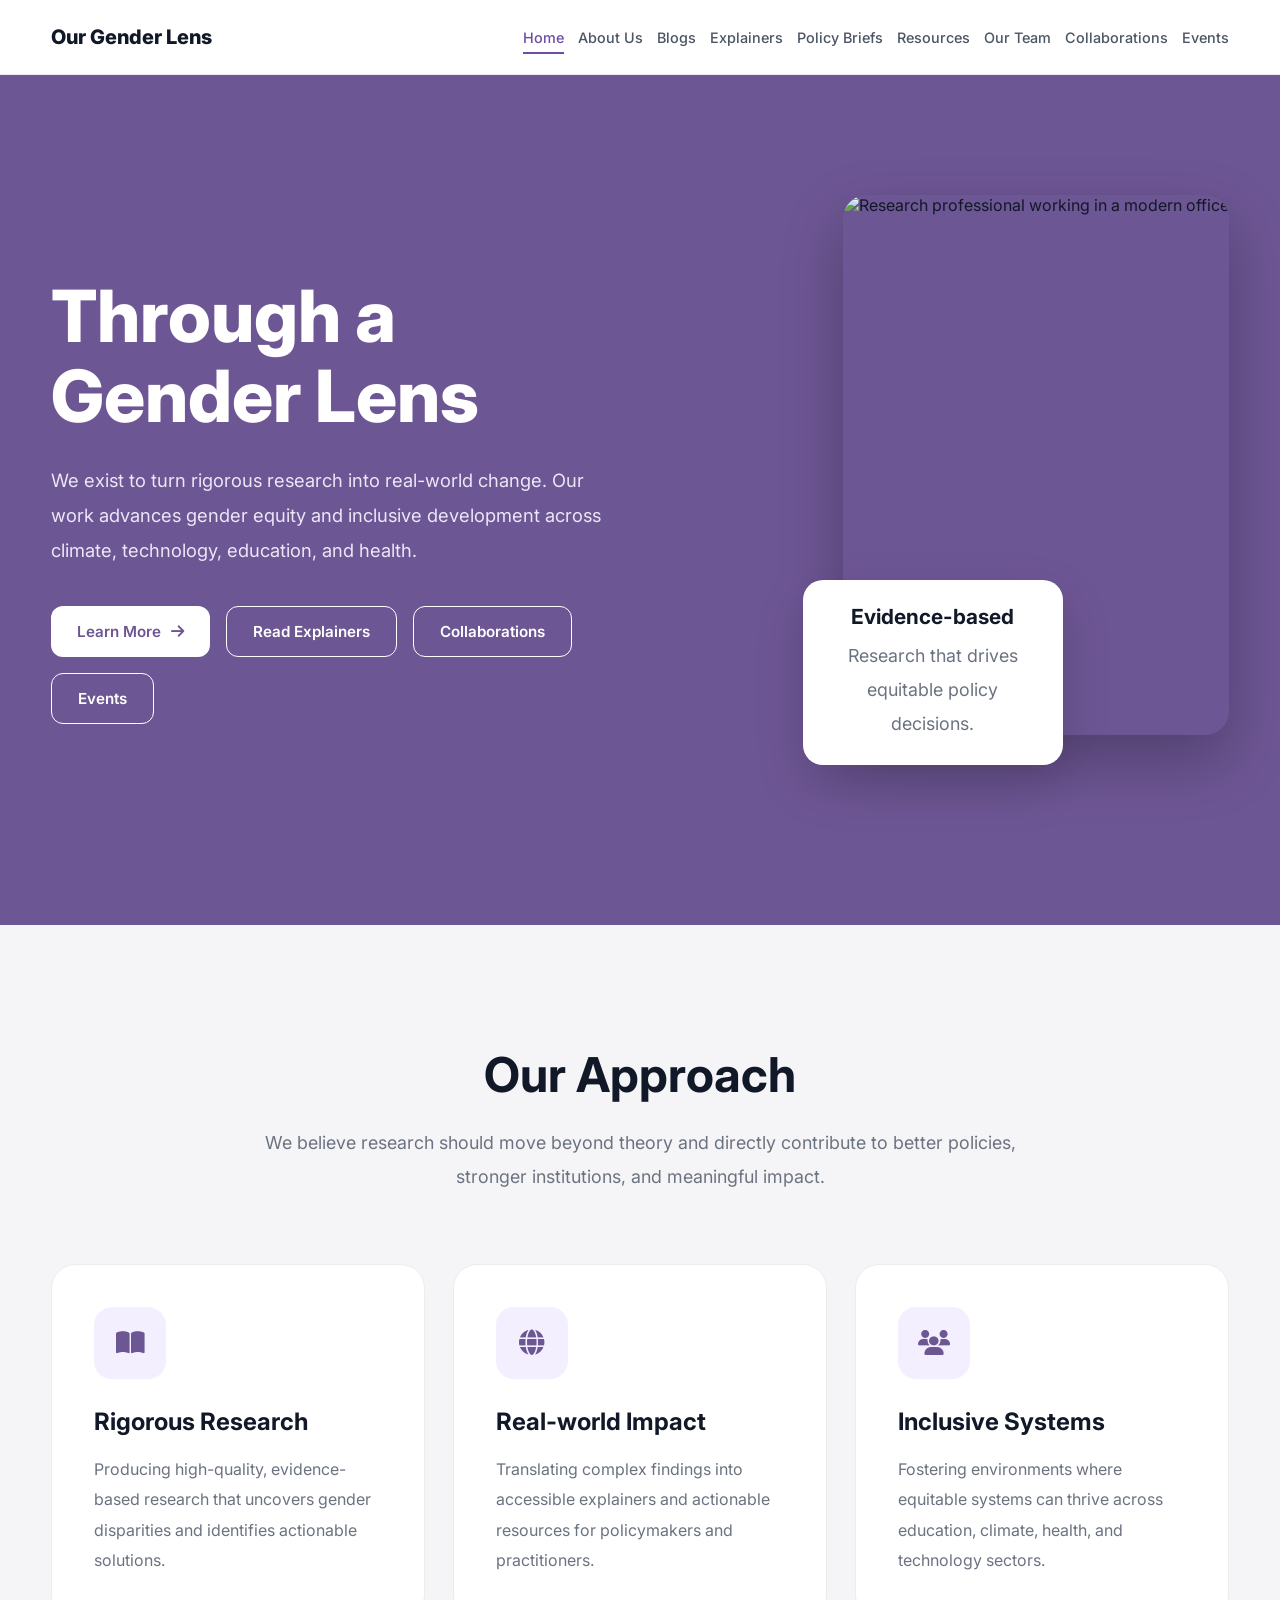
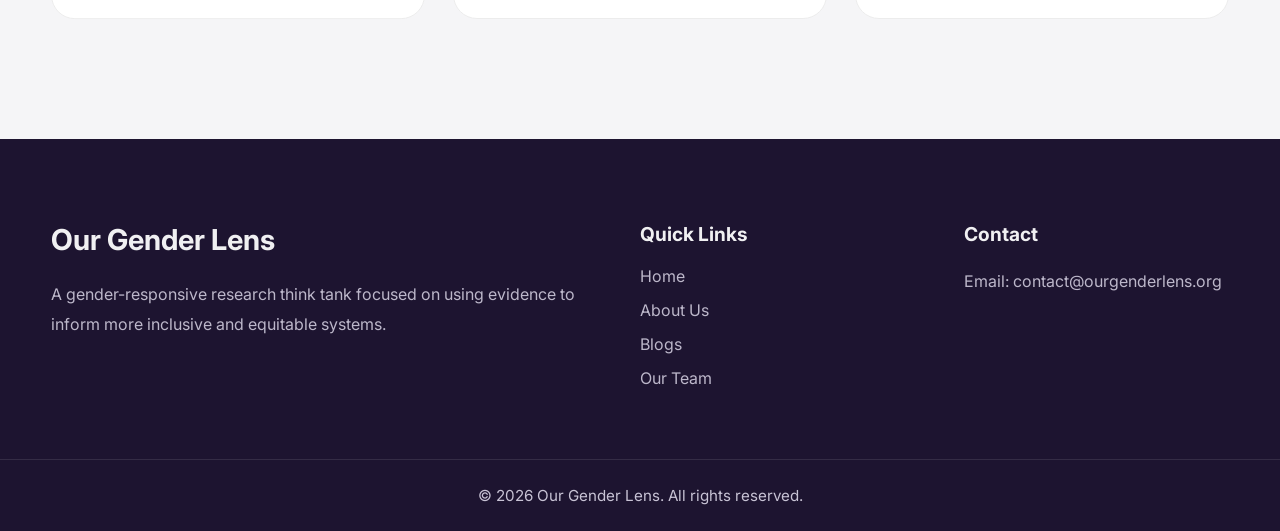
==== index.html @ 7bd84885 "Initial OGL Website" ====
<!DOCTYPE html>
<html lang="en">

<head>
  <meta charset="UTF-8">
  <meta name="viewport" content="width=device-width, initial-scale=1.0">

  <meta
    name="description"
    content="Our Gender Lens is a gender-responsive research think tank advancing evidence-based and inclusive systems."
  >

  <title>Our Gender Lens | Gender-Responsive Research Think Tank</title>

  <!-- CSS -->
  <link rel="stylesheet" href="style.css">

  <!-- FONT -->
  <link rel="preconnect" href="https://fonts.googleapis.com">
  <link rel="preconnect" href="https://fonts.gstatic.com" crossorigin>

  <link
    href="https://fonts.googleapis.com/css2?family=Inter:wght@300;400;500;600;700;800&display=swap"
    rel="stylesheet"
  >

  <!-- ICONS -->
  <link
    rel="stylesheet"
    href="https://cdnjs.cloudflare.com/ajax/libs/font-awesome/6.5.2/css/all.min.css"
  >
</head>

<body>

  <!-- NAVBAR -->
  <header class="navbar">

    <div class="container nav-container">

      <a href="index.html" class="logo" aria-label="Our Gender Lens Home">
        Our Gender Lens
      </a>

      <nav
        class="nav-links"
        id="main-navigation"
        aria-label="Main navigation"
      >

        <a class="active" href="index.html">Home</a>
        <a href="about.html">About Us</a>
        <a href="blogs.html">Blogs</a>
        <a href="explainer.html">Explainers</a>
        <a href="policy-brief.html">Policy Briefs</a>
        <a href="resources.html">Resources</a>
        <a href="team.html">Our Team</a>
        <a href="collaborations.html">Collaborations</a>
        <a href="events.html">Events</a>

      </nav>

      <button
        class="menu-btn"
        type="button"
        aria-label="Open navigation menu"
        aria-expanded="false"
        aria-controls="main-navigation"
      >
        <i class="fa-solid fa-bars"></i>
      </button>

    </div>

  </header>


  <!-- MAIN -->
  <main>

    <!-- HERO -->
    <section class="hero">

      <div class="container hero-grid">

        <!-- LEFT -->
        <div class="hero-content reveal-left">

          <h1>
            Through a Gender Lens
          </h1>

          <p>
            We exist to turn rigorous research into real-world change.
            Our work advances gender equity and inclusive development
            across climate, technology, education, and health.
          </p>

          <div class="hero-buttons">

            <a href="about.html" class="btn primary">
              Learn More
              <i class="fa-solid fa-arrow-right"></i>
            </a>

            <a href="explainer.html" class="btn secondary">
              Read Explainers
            </a>

            <a href="collaborations.html" class="btn secondary">
              Collaborations
            </a>

            <a href="events.html" class="btn secondary">
              Events
            </a>

          </div>

        </div><div class="section-heading reveal">


        <!-- RIGHT -->
        <div class="hero-image-wrapper reveal-right">

          <div class="hero-image">

            <img
              src="https://images.unsplash.com/photo-1573497491765-cf4147cb5fd6?q=80&w=1200&auto=format&fit=crop"
              alt="Research professional working in a modern office"
            >

          </div>

          <div class="floating-card">

            <h3>Evidence-based</h3>

            <p>
              Research that drives equitable policy decisions.
            </p>

          </div>

        </div>

      </div>

    </section>


    <!-- FEATURES -->
    <section class="features">

      <div class="container">

        <div class="section-heading">

          <h2>Our Approach</h2>

          <p>
            We believe research should move beyond theory and directly contribute
            to better policies, stronger institutions, and meaningful impact.
          </p>

        </div>


        <div class="feature-grid">

          <!-- CARD 1 -->
          <article class="feature-card reveal">

            <div class="icon-box">
              <i class="fa-solid fa-book-open"></i>
            </div>

            <h3>Rigorous Research</h3>

            <p>
              Producing high-quality, evidence-based research that uncovers
              gender disparities and identifies actionable solutions.
            </p>

          </article>


          <!-- CARD 2 -->
          <article class="feature-card">

            <div class="icon-box">
              <i class="fa-solid fa-globe"></i>
            </div>

            <h3>Real-world Impact</h3>

            <p>
              Translating complex findings into accessible explainers and
              actionable resources for policymakers and practitioners.
            </p>

          </article>


          <!-- CARD 3 -->
          <article class="feature-card">

            <div class="icon-box">
              <i class="fa-solid fa-users"></i>
            </div>

            <h3>Inclusive Systems</h3>

            <p>
              Fostering environments where equitable systems can thrive across
              education, climate, health, and technology sectors.
            </p>

          </article>

        </div>

      </div>

    </section>

  </main>


  <!-- FOOTER -->
  <footer class="footer">

    <div class="container footer-grid">

      <!-- LEFT -->
      <div class="footer-column reveal">

        <h3>Our Gender Lens</h3>

        <p>
          A gender-responsive research think tank focused on using evidence
          to inform more inclusive and equitable systems.
        </p>

      </div>


      <!-- CENTER -->
      <div class="footer-column reveal">

        <h4>Quick Links</h4>

        <ul>

          <li>
            <a href="index.html">Home</a>
          </li>

          <li>
            <a href="about.html">About Us</a>
          </li>

          <li>
            <a href="blogs.html">Blogs</a>
          </li>

          <li>
            <a href="people.html">Our Team</a>
          </li>

        </ul>

      </div>


      <!-- RIGHT -->
      <div class="footer-column reveal">

        <h4>Contact</h4>

        <p>
          Email:
          <a href="mailto:contact@ourgenderlens.org">
            contact@ourgenderlens.org
          </a>
        </p>

      </div>

    </div>


    <div class="footer-bottom">

      © <span id="current-year"></span> Our Gender Lens.
      All rights reserved.

    </div>

  </footer>


  <!-- GSAP -->
  <script
    src="https://cdn.jsdelivr.net/npm/gsap@3.12.5/dist/gsap.min.js"
    defer
  ></script>

  <!-- JAVASCRIPT -->
  <script src="script.js" defer></script>

</body>

</html>
---- style.css ----
/* =====================================================
   GLOBAL RESET
===================================================== */

* {
  margin: 0;
  padding: 0;
  box-sizing: border-box;
}

html {
  scroll-behavior: smooth;
}

body {
  font-family: "Inter", sans-serif;
  background: #f5f5f7;
  color: #111827;
  overflow-x: hidden;
}

img {
  max-width: 100%;
}

button,
a {
  -webkit-tap-highlight-color: transparent;
}

button {
  font: inherit;
}

.container {
  width: 92%;
  max-width: 1280px;
  margin: 0 auto;
}


/* =====================================================
   NAVBAR
===================================================== */

.navbar {
  width: 100%;
  background: #ffffff;
  border-bottom: 1px solid #ececec;
  position: sticky;
  top: 0;
  z-index: 1000;
}

.nav-container {
  display: flex;
  align-items: center;
  justify-content: space-between;
  height: 74px;
  gap: 30px;
}

.logo {
  font-size: 1.25rem;
  font-weight: 800;
  color: #111827;
  text-decoration: none;
  white-space: nowrap;
  flex-shrink: 0;
}

.nav-links {
  display: flex;
  align-items: center;
  gap: 14px;
  margin-left: auto;
}

.nav-links a {
  text-decoration: none;
  color: #4b5563;
  font-size: 0.9rem;
  font-weight: 500;
  transition: color 0.3s ease;
  position: relative;
  white-space: nowrap;
}

.nav-links a.active {
  color: #6d4ea2;
}

.nav-links a.active::after {
  content: "";
  position: absolute;
  left: 0;
  bottom: -8px;
  width: 100%;
  height: 2px;
  background: #6d4ea2;
}

.nav-links a:hover {
  color: #6d4ea2;
}

.menu-btn {
  display: none;
  border: none;
  background: transparent;
  color: #111827;
  font-size: 1.5rem;
  cursor: pointer;
  padding: 8px;
}


/* =====================================================
   BUTTONS
===================================================== */

.btn {
  text-decoration: none;
  padding: 15px 26px;
  border-radius: 12px;
  font-size: 0.95rem;
  font-weight: 600;
  transition:
    transform 0.3s ease,
    background 0.3s ease,
    color 0.3s ease;
  display: inline-flex;
  align-items: center;
  justify-content: center;
  gap: 10px;
}

.primary {
  background: #ffffff;
  color: #6d5694;
}

.primary:hover {
  transform: translateY(-4px);
}

.secondary {
  border: 1px solid #ffffff;
  color: #ffffff;
}

.secondary:hover {
  background: #ffffff;
  color: #6d5694;
  transform: translateY(-4px);
}


/* =====================================================
   HERO
===================================================== */

.hero {
  background: #6d5694;
  padding: 120px 0;
}

.hero-grid {
  display: flex;
  align-items: center;
  justify-content: space-between;
  gap: clamp(60px, 8vw, 130px);
}

.hero-content {
  flex: 0 0 48%;
  min-width: 0;
}

.hero-content h1 {
  font-size: 4.5rem;
  line-height: 1.1;
  color: #ffffff;
  font-weight: 800;
  margin-bottom: 28px;
}

.hero-content p {
  color: #ece6f7;
  font-size: 1.15rem;
  line-height: 1.9;
  max-width: 600px;
  margin-bottom: 38px;
}

.hero-buttons {
  display: flex;
  flex-wrap: wrap;
  gap: 16px;
}

.hero-image-wrapper {
  flex: 0 0 48%;
  position: relative;
  min-width: 0;
}

.hero-image {
  border-radius: 24px;
  overflow: hidden;
  box-shadow: 0 25px 60px rgba(0, 0, 0, 0.25);
}

.hero-image img {
  width: 100%;
  height: 540px;
  object-fit: cover;
  display: block;
}

.floating-card {
  position: absolute;
  left: -40px;
  bottom: -30px;
  background: #ffffff;
  padding: 24px;
  width: 260px;
  border-radius: 20px;
  box-shadow: 0 20px 50px rgba(0, 0, 0, 0.15);
}

.floating-card h3 {
  font-size: 1.3rem;
  margin-bottom: 10px;
  color: #111827;
}

.floating-card p {
  color: #6b7280;
  line-height: 1.7;
}


/* =====================================================
   FEATURES
===================================================== */

.features {
  padding: 120px 0;
  background: #f5f5f7;
}

.section-heading {
  text-align: center;
  margin-bottom: 70px;
}

.section-heading h2 {
  font-size: 3rem;
  margin-bottom: 22px;
  color: #111827;
}

.section-heading p {
  font-size: 1.12rem;
  line-height: 1.9;
  color: #6b7280;
  max-width: 780px;
  margin: 0 auto;
}

.feature-grid {
  display: grid;
  grid-template-columns: repeat(3, 1fr);
  gap: 28px;
}

.feature-card {
  background: #ffffff;
  padding: 42px;
  border-radius: 24px;
  border: 1px solid #ececec;
  transition:
    transform 0.45s ease,
    box-shadow 0.45s ease;
}

.feature-card:hover {
  transform: translateY(-10px);
  box-shadow: 0 20px 50px rgba(109, 86, 148, 0.15);
}

.icon-box {
  width: 72px;
  height: 72px;
  border-radius: 18px;
  background: #f4efff;
  display: flex;
  align-items: center;
  justify-content: center;
  margin-bottom: 28px;
}

.icon-box i {
  font-size: 1.6rem;
  color: #6d5694;
}

.feature-card h3 {
  margin-bottom: 18px;
  font-size: 1.5rem;
  color: #111827;
}

.feature-card p {
  line-height: 1.9;
  color: #6b7280;
}


/* =====================================================
   FOOTER
===================================================== */

.footer {
  background: #1d1430;
  color: #ffffff;
  padding-top: 80px;
}

.footer-grid {
  display: grid;
  grid-template-columns: 2fr 1fr 1fr;
  gap: 60px;
  padding-bottom: 60px;
}

.footer-column h3 {
  font-size: 1.8rem;
  margin-bottom: 22px;
}

.footer-column h4 {
  font-size: 1.2rem;
  margin-bottom: 20px;
}

.footer-column p {
  line-height: 1.9;
  color: #c8c3d5;
}

.footer-column ul {
  list-style: none;
}

.footer-column ul li {
  margin-bottom: 14px;
}

.footer-column a {
  color: #c8c3d5;
  text-decoration: none;
  transition: color 0.3s ease;
}

.footer-column a:hover {
  color: #ffffff;
}

.footer-bottom {
  border-top: 1px solid rgba(255, 255, 255, 0.1);
  padding: 26px 0;
  text-align: center;
  color: #c8c3d5;
  font-size: 0.95rem;
}


/* =====================================================
   RESPONSIVE - TABLET
===================================================== */

@media (max-width: 1100px) {

  .nav-container {
    gap: 18px;
  }

  .nav-links {
    gap: 10px;
  }

  .nav-links a {
    font-size: 0.82rem;
  }

  .hero-grid {
    gap: 40px;
  }

  .hero-content h1 {
    font-size: 3.8rem;
  }

  .feature-grid {
    grid-template-columns: repeat(3, 1fr);
    gap: 20px;
  }

  .feature-card {
    padding: 32px;
  }

  .footer-grid {
    gap: 40px;
  }

}


/* =====================================================
   RESPONSIVE - MOBILE NAVIGATION
===================================================== */

@media (max-width: 900px) {

  .nav-container {
    position: relative;
  }

  .menu-btn {
    display: block;
    margin-left: auto;
  }

  .nav-links {
    display: flex;
    flex-direction: column;
    align-items: flex-start;
    gap: 0;

    position: absolute;
    top: 74px;
    left: 0;
    width: 100%;

    background: #ffffff;
    border-bottom: 1px solid #ececec;

    padding: 0 4%;

    max-height: 0;
    overflow: hidden;

    opacity: 0;

    transition:
      max-height 0.4s ease,
      opacity 0.3s ease,
      padding 0.3s ease;

    pointer-events: none;
  }

  .nav-links.show {
    max-height: 650px;
    padding: 16px 4%;
    opacity: 1;
    pointer-events: auto;
  }

  .nav-links a {
    width: 100%;
    padding: 15px 0;
    font-size: 0.95rem;
    border-bottom: 1px solid #f1f1f1;
  }

  .nav-links a:last-child {
    border-bottom: none;
  }

  .nav-links a.active::after {
    display: none;
  }

  .hero {
    padding: 100px 0;
  }

  .hero-grid {
    flex-direction: column;
  }

  .hero-content {
    text-align: center;
  }

  .hero-buttons {
    justify-content: center;
  }

  .hero-content h1 {
    font-size: 3.2rem;
  }

  .floating-card {
    left: 20px;
    bottom: -20px;
  }

  .section-heading h2 {
    font-size: 2.5rem;
  }

  .feature-grid {
    grid-template-columns: 1fr;
    max-width: 650px;
    margin: 0 auto;
  }

  .footer-grid {
    grid-template-columns: 1fr;
    gap: 35px;
  }

}


/* =====================================================
   RESPONSIVE - SMALL MOBILE
===================================================== */

@media (max-width: 600px) {

  .container {
    width: 90%;
  }

  .navbar,
  .nav-container {
    height: 68px;
  }

  .nav-links {
    top: 68px;
  }

  .hero {
    padding: 80px 0;
  }

  .hero-content h1 {
    font-size: 2.4rem;
  }

  .hero-content p {
    font-size: 1rem;
  }

  .hero-buttons {
    flex-direction: column;
    width: 100%;
  }

  .btn {
    width: 100%;
  }

  .hero-image img {
    height: 400px;
  }

  .floating-card {
    position: relative;
    left: auto;
    bottom: auto;
    width: 100%;
    margin-top: 20px;
  }

  .features {
    padding: 80px 0;
  }

  .section-heading {
    margin-bottom: 45px;
  }

  .section-heading h2 {
    font-size: 2rem;
  }

  .section-heading p {
    font-size: 1rem;
  }

  .feature-card {
    padding: 32px;
  }

  .footer {
    padding-top: 60px;
  }

}


/* =====================================================
   ACCESSIBILITY
===================================================== */

.menu-btn:focus-visible,
.nav-links a:focus-visible,
.btn:focus-visible,
.logo:focus-visible,
.footer-column a:focus-visible {
  outline: 3px solid #b99ce8;
  outline-offset: 4px;
}


/* =====================================================
   REDUCED MOTION
===================================================== */

@media (prefers-reduced-motion: reduce) {

  *,
  *::before,
  *::after {
    scroll-behavior: auto !important;
    transition-duration: 0.01ms !important;
    animation-duration: 0.01ms !important;
    animation-iteration-count: 1 !important;
  }

}

/* =====================================================
   SCROLL ANIMATION PREPARATION
===================================================== */

.reveal {
  opacity: 0;
  transform: translateY(50px);
}

.reveal-left {
  opacity: 0;
  transform: translateX(-70px);
}

.reveal-right {
  opacity: 0;
  transform: translateX(70px);
}

.scale-reveal {
  opacity: 0;
  transform: scale(0.94);
}
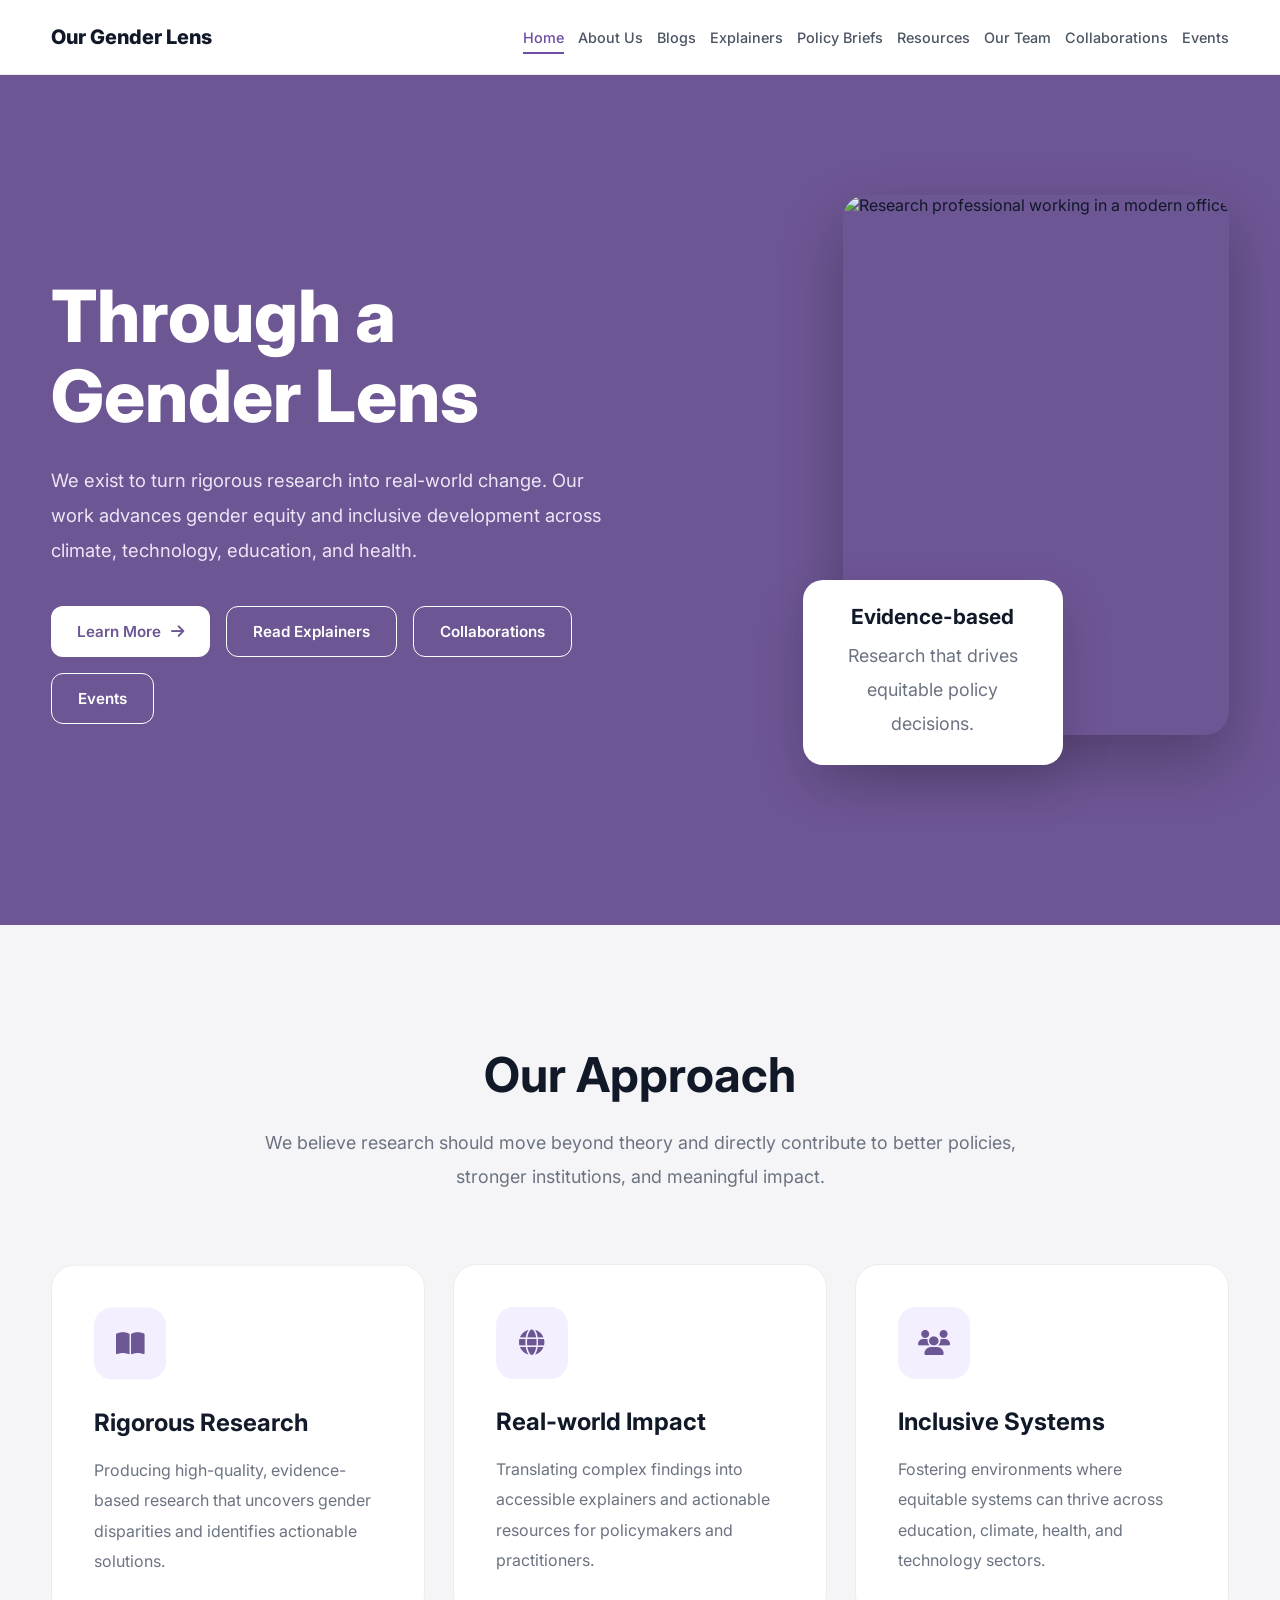
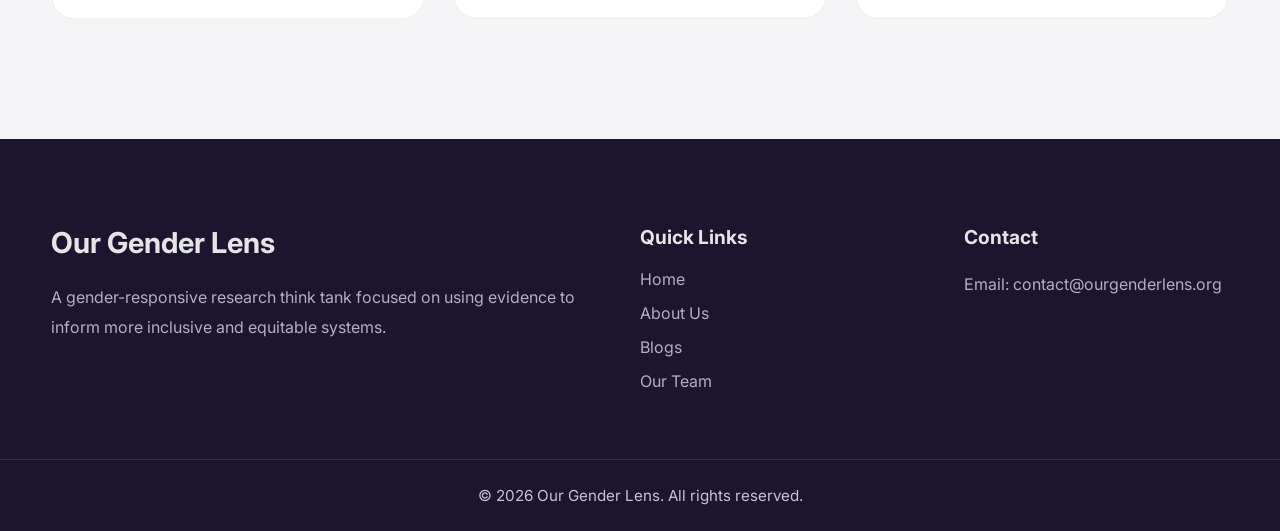
==== commit 544d716a: "First Upload" ====
--- a/index.html
+++ b/index.html
@@ -1,314 +1,314 @@
-<!DOCTYPE html>
-<html lang="en">
-
-<head>
-  <meta charset="UTF-8">
-  <meta name="viewport" content="width=device-width, initial-scale=1.0">
-
-  <meta
-    name="description"
-    content="Our Gender Lens is a gender-responsive research think tank advancing evidence-based and inclusive systems."
-  >
-
-  <title>Our Gender Lens | Gender-Responsive Research Think Tank</title>
-
-  <!-- CSS -->
-  <link rel="stylesheet" href="style.css">
-
-  <!-- FONT -->
-  <link rel="preconnect" href="https://fonts.googleapis.com">
-  <link rel="preconnect" href="https://fonts.gstatic.com" crossorigin>
-
-  <link
-    href="https://fonts.googleapis.com/css2?family=Inter:wght@300;400;500;600;700;800&display=swap"
-    rel="stylesheet"
-  >
-
-  <!-- ICONS -->
-  <link
-    rel="stylesheet"
-    href="https://cdnjs.cloudflare.com/ajax/libs/font-awesome/6.5.2/css/all.min.css"
-  >
-</head>
-
-<body>
-
-  <!-- NAVBAR -->
-  <header class="navbar">
-
-    <div class="container nav-container">
-
-      <a href="index.html" class="logo" aria-label="Our Gender Lens Home">
-        Our Gender Lens
-      </a>
-
-      <nav
-        class="nav-links"
-        id="main-navigation"
-        aria-label="Main navigation"
-      >
-
-        <a class="active" href="index.html">Home</a>
-        <a href="about.html">About Us</a>
-        <a href="blogs.html">Blogs</a>
-        <a href="explainer.html">Explainers</a>
-        <a href="policy-brief.html">Policy Briefs</a>
-        <a href="resources.html">Resources</a>
-        <a href="team.html">Our Team</a>
-        <a href="collaborations.html">Collaborations</a>
-        <a href="events.html">Events</a>
-
-      </nav>
-
-      <button
-        class="menu-btn"
-        type="button"
-        aria-label="Open navigation menu"
-        aria-expanded="false"
-        aria-controls="main-navigation"
-      >
-        <i class="fa-solid fa-bars"></i>
-      </button>
-
-    </div>
-
-  </header>
-
-
-  <!-- MAIN -->
-  <main>
-
-    <!-- HERO -->
-    <section class="hero">
-
-      <div class="container hero-grid">
-
-        <!-- LEFT -->
-        <div class="hero-content reveal-left">
-
-          <h1>
-            Through a Gender Lens
-          </h1>
-
-          <p>
-            We exist to turn rigorous research into real-world change.
-            Our work advances gender equity and inclusive development
-            across climate, technology, education, and health.
-          </p>
-
-          <div class="hero-buttons">
-
-            <a href="about.html" class="btn primary">
-              Learn More
-              <i class="fa-solid fa-arrow-right"></i>
-            </a>
-
-            <a href="explainer.html" class="btn secondary">
-              Read Explainers
-            </a>
-
-            <a href="collaborations.html" class="btn secondary">
-              Collaborations
-            </a>
-
-            <a href="events.html" class="btn secondary">
-              Events
-            </a>
-
-          </div>
-
-        </div><div class="section-heading reveal">
-
-
-        <!-- RIGHT -->
-        <div class="hero-image-wrapper reveal-right">
-
-          <div class="hero-image">
-
-            <img
-              src="https://images.unsplash.com/photo-1573497491765-cf4147cb5fd6?q=80&w=1200&auto=format&fit=crop"
-              alt="Research professional working in a modern office"
-            >
-
-          </div>
-
-          <div class="floating-card">
-
-            <h3>Evidence-based</h3>
-
-            <p>
-              Research that drives equitable policy decisions.
-            </p>
-
-          </div>
-
-        </div>
-
-      </div>
-
-    </section>
-
-
-    <!-- FEATURES -->
-    <section class="features">
-
-      <div class="container">
-
-        <div class="section-heading">
-
-          <h2>Our Approach</h2>
-
-          <p>
-            We believe research should move beyond theory and directly contribute
-            to better policies, stronger institutions, and meaningful impact.
-          </p>
-
-        </div>
-
-
-        <div class="feature-grid">
-
-          <!-- CARD 1 -->
-          <article class="feature-card reveal">
-
-            <div class="icon-box">
-              <i class="fa-solid fa-book-open"></i>
-            </div>
-
-            <h3>Rigorous Research</h3>
-
-            <p>
-              Producing high-quality, evidence-based research that uncovers
-              gender disparities and identifies actionable solutions.
-            </p>
-
-          </article>
-
-
-          <!-- CARD 2 -->
-          <article class="feature-card">
-
-            <div class="icon-box">
-              <i class="fa-solid fa-globe"></i>
-            </div>
-
-            <h3>Real-world Impact</h3>
-
-            <p>
-              Translating complex findings into accessible explainers and
-              actionable resources for policymakers and practitioners.
-            </p>
-
-          </article>
-
-
-          <!-- CARD 3 -->
-          <article class="feature-card">
-
-            <div class="icon-box">
-              <i class="fa-solid fa-users"></i>
-            </div>
-
-            <h3>Inclusive Systems</h3>
-
-            <p>
-              Fostering environments where equitable systems can thrive across
-              education, climate, health, and technology sectors.
-            </p>
-
-          </article>
-
-        </div>
-
-      </div>
-
-    </section>
-
-  </main>
-
-
-  <!-- FOOTER -->
-  <footer class="footer">
-
-    <div class="container footer-grid">
-
-      <!-- LEFT -->
-      <div class="footer-column reveal">
-
-        <h3>Our Gender Lens</h3>
-
-        <p>
-          A gender-responsive research think tank focused on using evidence
-          to inform more inclusive and equitable systems.
-        </p>
-
-      </div>
-
-
-      <!-- CENTER -->
-      <div class="footer-column reveal">
-
-        <h4>Quick Links</h4>
-
-        <ul>
-
-          <li>
-            <a href="index.html">Home</a>
-          </li>
-
-          <li>
-            <a href="about.html">About Us</a>
-          </li>
-
-          <li>
-            <a href="blogs.html">Blogs</a>
-          </li>
-
-          <li>
-            <a href="people.html">Our Team</a>
-          </li>
-
-        </ul>
-
-      </div>
-
-
-      <!-- RIGHT -->
-      <div class="footer-column reveal">
-
-        <h4>Contact</h4>
-
-        <p>
-          Email:
-          <a href="mailto:contact@ourgenderlens.org">
-            contact@ourgenderlens.org
-          </a>
-        </p>
-
-      </div>
-
-    </div>
-
-
-    <div class="footer-bottom">
-
-      © <span id="current-year"></span> Our Gender Lens.
-      All rights reserved.
-
-    </div>
-
-  </footer>
-
-
-  <!-- GSAP -->
-  <script
-    src="https://cdn.jsdelivr.net/npm/gsap@3.12.5/dist/gsap.min.js"
-    defer
-  ></script>
-
-  <!-- JAVASCRIPT -->
-  <script src="script.js" defer></script>
-
-</body>
-
+<!DOCTYPE html>
+<html lang="en">
+
+<head>
+  <meta charset="UTF-8">
+  <meta name="viewport" content="width=device-width, initial-scale=1.0">
+
+  <meta
+    name="description"
+    content="Our Gender Lens is a gender-responsive research think tank advancing evidence-based and inclusive systems."
+  >
+
+  <title>Our Gender Lens | Gender-Responsive Research Think Tank</title>
+
+  <!-- CSS -->
+  <link rel="stylesheet" href="style.css">
+
+  <!-- FONT -->
+  <link rel="preconnect" href="https://fonts.googleapis.com">
+  <link rel="preconnect" href="https://fonts.gstatic.com" crossorigin>
+
+  <link
+    href="https://fonts.googleapis.com/css2?family=Inter:wght@300;400;500;600;700;800&display=swap"
+    rel="stylesheet"
+  >
+
+  <!-- ICONS -->
+  <link
+    rel="stylesheet"
+    href="https://cdnjs.cloudflare.com/ajax/libs/font-awesome/6.5.2/css/all.min.css"
+  >
+</head>
+
+<body>
+
+  <!-- NAVBAR -->
+  <header class="navbar">
+
+    <div class="container nav-container">
+
+      <a href="index.html" class="logo" aria-label="Our Gender Lens Home">
+        Our Gender Lens
+      </a>
+
+      <nav
+        class="nav-links"
+        id="main-navigation"
+        aria-label="Main navigation"
+      >
+
+        <a class="active" href="index.html">Home</a>
+        <a href="about.html">About Us</a>
+        <a href="blogs.html">Blogs</a>
+        <a href="explainer.html">Explainers</a>
+        <a href="policy-brief.html">Policy Briefs</a>
+        <a href="resources.html">Resources</a>
+        <a href="team.html">Our Team</a>
+        <a href="collaborations.html">Collaborations</a>
+        <a href="events.html">Events</a>
+
+      </nav>
+
+      <button
+        class="menu-btn"
+        type="button"
+        aria-label="Open navigation menu"
+        aria-expanded="false"
+        aria-controls="main-navigation"
+      >
+        <i class="fa-solid fa-bars"></i>
+      </button>
+
+    </div>
+
+  </header>
+
+
+  <!-- MAIN -->
+  <main>
+
+    <!-- HERO -->
+    <section class="hero">
+
+      <div class="container hero-grid">
+
+        <!-- LEFT -->
+        <div class="hero-content reveal-left">
+
+          <h1>
+            Through a Gender Lens
+          </h1>
+
+          <p>
+            We exist to turn rigorous research into real-world change.
+            Our work advances gender equity and inclusive development
+            across climate, technology, education, and health.
+          </p>
+
+          <div class="hero-buttons">
+
+            <a href="about.html" class="btn primary">
+              Learn More
+              <i class="fa-solid fa-arrow-right"></i>
+            </a>
+
+            <a href="explainer.html" class="btn secondary">
+              Read Explainers
+            </a>
+
+            <a href="collaborations.html" class="btn secondary">
+              Collaborations
+            </a>
+
+            <a href="events.html" class="btn secondary">
+              Events
+            </a>
+
+          </div>
+
+        </div><div class="section-heading reveal">
+
+
+        <!-- RIGHT -->
+        <div class="hero-image-wrapper reveal-right">
+
+          <div class="hero-image">
+
+            <img
+              src="https://images.unsplash.com/photo-1573497491765-cf4147cb5fd6?q=80&w=1200&auto=format&fit=crop"
+              alt="Research professional working in a modern office"
+            >
+
+          </div>
+
+          <div class="floating-card">
+
+            <h3>Evidence-based</h3>
+
+            <p>
+              Research that drives equitable policy decisions.
+            </p>
+
+          </div>
+
+        </div>
+
+      </div>
+
+    </section>
+
+
+    <!-- FEATURES -->
+    <section class="features">
+
+      <div class="container">
+
+        <div class="section-heading">
+
+          <h2>Our Approach</h2>
+
+          <p>
+            We believe research should move beyond theory and directly contribute
+            to better policies, stronger institutions, and meaningful impact.
+          </p>
+
+        </div>
+
+
+        <div class="feature-grid">
+
+          <!-- CARD 1 -->
+          <article class="feature-card reveal">
+
+            <div class="icon-box">
+              <i class="fa-solid fa-book-open"></i>
+            </div>
+
+            <h3>Rigorous Research</h3>
+
+            <p>
+              Producing high-quality, evidence-based research that uncovers
+              gender disparities and identifies actionable solutions.
+            </p>
+
+          </article>
+
+
+          <!-- CARD 2 -->
+          <article class="feature-card">
+
+            <div class="icon-box">
+              <i class="fa-solid fa-globe"></i>
+            </div>
+
+            <h3>Real-world Impact</h3>
+
+            <p>
+              Translating complex findings into accessible explainers and
+              actionable resources for policymakers and practitioners.
+            </p>
+
+          </article>
+
+
+          <!-- CARD 3 -->
+          <article class="feature-card">
+
+            <div class="icon-box">
+              <i class="fa-solid fa-users"></i>
+            </div>
+
+            <h3>Inclusive Systems</h3>
+
+            <p>
+              Fostering environments where equitable systems can thrive across
+              education, climate, health, and technology sectors.
+            </p>
+
+          </article>
+
+        </div>
+
+      </div>
+
+    </section>
+
+  </main>
+
+
+  <!-- FOOTER -->
+  <footer class="footer">
+
+    <div class="container footer-grid">
+
+      <!-- LEFT -->
+      <div class="footer-column reveal">
+
+        <h3>Our Gender Lens</h3>
+
+        <p>
+          A gender-responsive research think tank focused on using evidence
+          to inform more inclusive and equitable systems.
+        </p>
+
+      </div>
+
+
+      <!-- CENTER -->
+      <div class="footer-column reveal">
+
+        <h4>Quick Links</h4>
+
+        <ul>
+
+          <li>
+            <a href="index.html">Home</a>
+          </li>
+
+          <li>
+            <a href="about.html">About Us</a>
+          </li>
+
+          <li>
+            <a href="blogs.html">Blogs</a>
+          </li>
+
+          <li>
+            <a href="people.html">Our Team</a>
+          </li>
+
+        </ul>
+
+      </div>
+
+
+      <!-- RIGHT -->
+      <div class="footer-column reveal">
+
+        <h4>Contact</h4>
+
+        <p>
+          Email:
+          <a href="mailto:contact@ourgenderlens.org">
+            contact@ourgenderlens.org
+          </a>
+        </p>
+
+      </div>
+
+    </div>
+
+
+    <div class="footer-bottom">
+
+      © <span id="current-year"></span> Our Gender Lens.
+      All rights reserved.
+
+    </div>
+
+  </footer>
+
+
+  <!-- GSAP -->
+  <script
+    src="https://cdn.jsdelivr.net/npm/gsap@3.12.5/dist/gsap.min.js"
+    defer
+  ></script>
+
+  <!-- JAVASCRIPT -->
+  <script src="script.js" defer></script>
+
+</body>
+
 </html>
--- a/style.css
+++ b/style.css
@@ -1,663 +1,663 @@
-/* =====================================================
-   GLOBAL RESET
-===================================================== */
-
-* {
-  margin: 0;
-  padding: 0;
-  box-sizing: border-box;
-}
-
-html {
-  scroll-behavior: smooth;
-}
-
-body {
-  font-family: "Inter", sans-serif;
-  background: #f5f5f7;
-  color: #111827;
-  overflow-x: hidden;
-}
-
-img {
-  max-width: 100%;
-}
-
-button,
-a {
-  -webkit-tap-highlight-color: transparent;
-}
-
-button {
-  font: inherit;
-}
-
-.container {
-  width: 92%;
-  max-width: 1280px;
-  margin: 0 auto;
-}
-
-
-/* =====================================================
-   NAVBAR
-===================================================== */
-
-.navbar {
-  width: 100%;
-  background: #ffffff;
-  border-bottom: 1px solid #ececec;
-  position: sticky;
-  top: 0;
-  z-index: 1000;
-}
-
-.nav-container {
-  display: flex;
-  align-items: center;
-  justify-content: space-between;
-  height: 74px;
-  gap: 30px;
-}
-
-.logo {
-  font-size: 1.25rem;
-  font-weight: 800;
-  color: #111827;
-  text-decoration: none;
-  white-space: nowrap;
-  flex-shrink: 0;
-}
-
-.nav-links {
-  display: flex;
-  align-items: center;
-  gap: 14px;
-  margin-left: auto;
-}
-
-.nav-links a {
-  text-decoration: none;
-  color: #4b5563;
-  font-size: 0.9rem;
-  font-weight: 500;
-  transition: color 0.3s ease;
-  position: relative;
-  white-space: nowrap;
-}
-
-.nav-links a.active {
-  color: #6d4ea2;
-}
-
-.nav-links a.active::after {
-  content: "";
-  position: absolute;
-  left: 0;
-  bottom: -8px;
-  width: 100%;
-  height: 2px;
-  background: #6d4ea2;
-}
-
-.nav-links a:hover {
-  color: #6d4ea2;
-}
-
-.menu-btn {
-  display: none;
-  border: none;
-  background: transparent;
-  color: #111827;
-  font-size: 1.5rem;
-  cursor: pointer;
-  padding: 8px;
-}
-
-
-/* =====================================================
-   BUTTONS
-===================================================== */
-
-.btn {
-  text-decoration: none;
-  padding: 15px 26px;
-  border-radius: 12px;
-  font-size: 0.95rem;
-  font-weight: 600;
-  transition:
-    transform 0.3s ease,
-    background 0.3s ease,
-    color 0.3s ease;
-  display: inline-flex;
-  align-items: center;
-  justify-content: center;
-  gap: 10px;
-}
-
-.primary {
-  background: #ffffff;
-  color: #6d5694;
-}
-
-.primary:hover {
-  transform: translateY(-4px);
-}
-
-.secondary {
-  border: 1px solid #ffffff;
-  color: #ffffff;
-}
-
-.secondary:hover {
-  background: #ffffff;
-  color: #6d5694;
-  transform: translateY(-4px);
-}
-
-
-/* =====================================================
-   HERO
-===================================================== */
-
-.hero {
-  background: #6d5694;
-  padding: 120px 0;
-}
-
-.hero-grid {
-  display: flex;
-  align-items: center;
-  justify-content: space-between;
-  gap: clamp(60px, 8vw, 130px);
-}
-
-.hero-content {
-  flex: 0 0 48%;
-  min-width: 0;
-}
-
-.hero-content h1 {
-  font-size: 4.5rem;
-  line-height: 1.1;
-  color: #ffffff;
-  font-weight: 800;
-  margin-bottom: 28px;
-}
-
-.hero-content p {
-  color: #ece6f7;
-  font-size: 1.15rem;
-  line-height: 1.9;
-  max-width: 600px;
-  margin-bottom: 38px;
-}
-
-.hero-buttons {
-  display: flex;
-  flex-wrap: wrap;
-  gap: 16px;
-}
-
-.hero-image-wrapper {
-  flex: 0 0 48%;
-  position: relative;
-  min-width: 0;
-}
-
-.hero-image {
-  border-radius: 24px;
-  overflow: hidden;
-  box-shadow: 0 25px 60px rgba(0, 0, 0, 0.25);
-}
-
-.hero-image img {
-  width: 100%;
-  height: 540px;
-  object-fit: cover;
-  display: block;
-}
-
-.floating-card {
-  position: absolute;
-  left: -40px;
-  bottom: -30px;
-  background: #ffffff;
-  padding: 24px;
-  width: 260px;
-  border-radius: 20px;
-  box-shadow: 0 20px 50px rgba(0, 0, 0, 0.15);
-}
-
-.floating-card h3 {
-  font-size: 1.3rem;
-  margin-bottom: 10px;
-  color: #111827;
-}
-
-.floating-card p {
-  color: #6b7280;
-  line-height: 1.7;
-}
-
-
-/* =====================================================
-   FEATURES
-===================================================== */
-
-.features {
-  padding: 120px 0;
-  background: #f5f5f7;
-}
-
-.section-heading {
-  text-align: center;
-  margin-bottom: 70px;
-}
-
-.section-heading h2 {
-  font-size: 3rem;
-  margin-bottom: 22px;
-  color: #111827;
-}
-
-.section-heading p {
-  font-size: 1.12rem;
-  line-height: 1.9;
-  color: #6b7280;
-  max-width: 780px;
-  margin: 0 auto;
-}
-
-.feature-grid {
-  display: grid;
-  grid-template-columns: repeat(3, 1fr);
-  gap: 28px;
-}
-
-.feature-card {
-  background: #ffffff;
-  padding: 42px;
-  border-radius: 24px;
-  border: 1px solid #ececec;
-  transition:
-    transform 0.45s ease,
-    box-shadow 0.45s ease;
-}
-
-.feature-card:hover {
-  transform: translateY(-10px);
-  box-shadow: 0 20px 50px rgba(109, 86, 148, 0.15);
-}
-
-.icon-box {
-  width: 72px;
-  height: 72px;
-  border-radius: 18px;
-  background: #f4efff;
-  display: flex;
-  align-items: center;
-  justify-content: center;
-  margin-bottom: 28px;
-}
-
-.icon-box i {
-  font-size: 1.6rem;
-  color: #6d5694;
-}
-
-.feature-card h3 {
-  margin-bottom: 18px;
-  font-size: 1.5rem;
-  color: #111827;
-}
-
-.feature-card p {
-  line-height: 1.9;
-  color: #6b7280;
-}
-
-
-/* =====================================================
-   FOOTER
-===================================================== */
-
-.footer {
-  background: #1d1430;
-  color: #ffffff;
-  padding-top: 80px;
-}
-
-.footer-grid {
-  display: grid;
-  grid-template-columns: 2fr 1fr 1fr;
-  gap: 60px;
-  padding-bottom: 60px;
-}
-
-.footer-column h3 {
-  font-size: 1.8rem;
-  margin-bottom: 22px;
-}
-
-.footer-column h4 {
-  font-size: 1.2rem;
-  margin-bottom: 20px;
-}
-
-.footer-column p {
-  line-height: 1.9;
-  color: #c8c3d5;
-}
-
-.footer-column ul {
-  list-style: none;
-}
-
-.footer-column ul li {
-  margin-bottom: 14px;
-}
-
-.footer-column a {
-  color: #c8c3d5;
-  text-decoration: none;
-  transition: color 0.3s ease;
-}
-
-.footer-column a:hover {
-  color: #ffffff;
-}
-
-.footer-bottom {
-  border-top: 1px solid rgba(255, 255, 255, 0.1);
-  padding: 26px 0;
-  text-align: center;
-  color: #c8c3d5;
-  font-size: 0.95rem;
-}
-
-
-/* =====================================================
-   RESPONSIVE - TABLET
-===================================================== */
-
-@media (max-width: 1100px) {
-
-  .nav-container {
-    gap: 18px;
-  }
-
-  .nav-links {
-    gap: 10px;
-  }
-
-  .nav-links a {
-    font-size: 0.82rem;
-  }
-
-  .hero-grid {
-    gap: 40px;
-  }
-
-  .hero-content h1 {
-    font-size: 3.8rem;
-  }
-
-  .feature-grid {
-    grid-template-columns: repeat(3, 1fr);
-    gap: 20px;
-  }
-
-  .feature-card {
-    padding: 32px;
-  }
-
-  .footer-grid {
-    gap: 40px;
-  }
-
-}
-
-
-/* =====================================================
-   RESPONSIVE - MOBILE NAVIGATION
-===================================================== */
-
-@media (max-width: 900px) {
-
-  .nav-container {
-    position: relative;
-  }
-
-  .menu-btn {
-    display: block;
-    margin-left: auto;
-  }
-
-  .nav-links {
-    display: flex;
-    flex-direction: column;
-    align-items: flex-start;
-    gap: 0;
-
-    position: absolute;
-    top: 74px;
-    left: 0;
-    width: 100%;
-
-    background: #ffffff;
-    border-bottom: 1px solid #ececec;
-
-    padding: 0 4%;
-
-    max-height: 0;
-    overflow: hidden;
-
-    opacity: 0;
-
-    transition:
-      max-height 0.4s ease,
-      opacity 0.3s ease,
-      padding 0.3s ease;
-
-    pointer-events: none;
-  }
-
-  .nav-links.show {
-    max-height: 650px;
-    padding: 16px 4%;
-    opacity: 1;
-    pointer-events: auto;
-  }
-
-  .nav-links a {
-    width: 100%;
-    padding: 15px 0;
-    font-size: 0.95rem;
-    border-bottom: 1px solid #f1f1f1;
-  }
-
-  .nav-links a:last-child {
-    border-bottom: none;
-  }
-
-  .nav-links a.active::after {
-    display: none;
-  }
-
-  .hero {
-    padding: 100px 0;
-  }
-
-  .hero-grid {
-    flex-direction: column;
-  }
-
-  .hero-content {
-    text-align: center;
-  }
-
-  .hero-buttons {
-    justify-content: center;
-  }
-
-  .hero-content h1 {
-    font-size: 3.2rem;
-  }
-
-  .floating-card {
-    left: 20px;
-    bottom: -20px;
-  }
-
-  .section-heading h2 {
-    font-size: 2.5rem;
-  }
-
-  .feature-grid {
-    grid-template-columns: 1fr;
-    max-width: 650px;
-    margin: 0 auto;
-  }
-
-  .footer-grid {
-    grid-template-columns: 1fr;
-    gap: 35px;
-  }
-
-}
-
-
-/* =====================================================
-   RESPONSIVE - SMALL MOBILE
-===================================================== */
-
-@media (max-width: 600px) {
-
-  .container {
-    width: 90%;
-  }
-
-  .navbar,
-  .nav-container {
-    height: 68px;
-  }
-
-  .nav-links {
-    top: 68px;
-  }
-
-  .hero {
-    padding: 80px 0;
-  }
-
-  .hero-content h1 {
-    font-size: 2.4rem;
-  }
-
-  .hero-content p {
-    font-size: 1rem;
-  }
-
-  .hero-buttons {
-    flex-direction: column;
-    width: 100%;
-  }
-
-  .btn {
-    width: 100%;
-  }
-
-  .hero-image img {
-    height: 400px;
-  }
-
-  .floating-card {
-    position: relative;
-    left: auto;
-    bottom: auto;
-    width: 100%;
-    margin-top: 20px;
-  }
-
-  .features {
-    padding: 80px 0;
-  }
-
-  .section-heading {
-    margin-bottom: 45px;
-  }
-
-  .section-heading h2 {
-    font-size: 2rem;
-  }
-
-  .section-heading p {
-    font-size: 1rem;
-  }
-
-  .feature-card {
-    padding: 32px;
-  }
-
-  .footer {
-    padding-top: 60px;
-  }
-
-}
-
-
-/* =====================================================
-   ACCESSIBILITY
-===================================================== */
-
-.menu-btn:focus-visible,
-.nav-links a:focus-visible,
-.btn:focus-visible,
-.logo:focus-visible,
-.footer-column a:focus-visible {
-  outline: 3px solid #b99ce8;
-  outline-offset: 4px;
-}
-
-
-/* =====================================================
-   REDUCED MOTION
-===================================================== */
-
-@media (prefers-reduced-motion: reduce) {
-
-  *,
-  *::before,
-  *::after {
-    scroll-behavior: auto !important;
-    transition-duration: 0.01ms !important;
-    animation-duration: 0.01ms !important;
-    animation-iteration-count: 1 !important;
-  }
-
-}
-
-/* =====================================================
-   SCROLL ANIMATION PREPARATION
-===================================================== */
-
-.reveal {
-  opacity: 0;
-  transform: translateY(50px);
-}
-
-.reveal-left {
-  opacity: 0;
-  transform: translateX(-70px);
-}
-
-.reveal-right {
-  opacity: 0;
-  transform: translateX(70px);
-}
-
-.scale-reveal {
-  opacity: 0;
-  transform: scale(0.94);
+/* =====================================================
+   GLOBAL RESET
+===================================================== */
+
+* {
+  margin: 0;
+  padding: 0;
+  box-sizing: border-box;
+}
+
+html {
+  scroll-behavior: smooth;
+}
+
+body {
+  font-family: "Inter", sans-serif;
+  background: #f5f5f7;
+  color: #111827;
+  overflow-x: hidden;
+}
+
+img {
+  max-width: 100%;
+}
+
+button,
+a {
+  -webkit-tap-highlight-color: transparent;
+}
+
+button {
+  font: inherit;
+}
+
+.container {
+  width: 92%;
+  max-width: 1280px;
+  margin: 0 auto;
+}
+
+
+/* =====================================================
+   NAVBAR
+===================================================== */
+
+.navbar {
+  width: 100%;
+  background: #ffffff;
+  border-bottom: 1px solid #ececec;
+  position: sticky;
+  top: 0;
+  z-index: 1000;
+}
+
+.nav-container {
+  display: flex;
+  align-items: center;
+  justify-content: space-between;
+  height: 74px;
+  gap: 30px;
+}
+
+.logo {
+  font-size: 1.25rem;
+  font-weight: 800;
+  color: #111827;
+  text-decoration: none;
+  white-space: nowrap;
+  flex-shrink: 0;
+}
+
+.nav-links {
+  display: flex;
+  align-items: center;
+  gap: 14px;
+  margin-left: auto;
+}
+
+.nav-links a {
+  text-decoration: none;
+  color: #4b5563;
+  font-size: 0.9rem;
+  font-weight: 500;
+  transition: color 0.3s ease;
+  position: relative;
+  white-space: nowrap;
+}
+
+.nav-links a.active {
+  color: #6d4ea2;
+}
+
+.nav-links a.active::after {
+  content: "";
+  position: absolute;
+  left: 0;
+  bottom: -8px;
+  width: 100%;
+  height: 2px;
+  background: #6d4ea2;
+}
+
+.nav-links a:hover {
+  color: #6d4ea2;
+}
+
+.menu-btn {
+  display: none;
+  border: none;
+  background: transparent;
+  color: #111827;
+  font-size: 1.5rem;
+  cursor: pointer;
+  padding: 8px;
+}
+
+
+/* =====================================================
+   BUTTONS
+===================================================== */
+
+.btn {
+  text-decoration: none;
+  padding: 15px 26px;
+  border-radius: 12px;
+  font-size: 0.95rem;
+  font-weight: 600;
+  transition:
+    transform 0.3s ease,
+    background 0.3s ease,
+    color 0.3s ease;
+  display: inline-flex;
+  align-items: center;
+  justify-content: center;
+  gap: 10px;
+}
+
+.primary {
+  background: #ffffff;
+  color: #6d5694;
+}
+
+.primary:hover {
+  transform: translateY(-4px);
+}
+
+.secondary {
+  border: 1px solid #ffffff;
+  color: #ffffff;
+}
+
+.secondary:hover {
+  background: #ffffff;
+  color: #6d5694;
+  transform: translateY(-4px);
+}
+
+
+/* =====================================================
+   HERO
+===================================================== */
+
+.hero {
+  background: #6d5694;
+  padding: 120px 0;
+}
+
+.hero-grid {
+  display: flex;
+  align-items: center;
+  justify-content: space-between;
+  gap: clamp(60px, 8vw, 130px);
+}
+
+.hero-content {
+  flex: 0 0 48%;
+  min-width: 0;
+}
+
+.hero-content h1 {
+  font-size: 4.5rem;
+  line-height: 1.1;
+  color: #ffffff;
+  font-weight: 800;
+  margin-bottom: 28px;
+}
+
+.hero-content p {
+  color: #ece6f7;
+  font-size: 1.15rem;
+  line-height: 1.9;
+  max-width: 600px;
+  margin-bottom: 38px;
+}
+
+.hero-buttons {
+  display: flex;
+  flex-wrap: wrap;
+  gap: 16px;
+}
+
+.hero-image-wrapper {
+  flex: 0 0 48%;
+  position: relative;
+  min-width: 0;
+}
+
+.hero-image {
+  border-radius: 24px;
+  overflow: hidden;
+  box-shadow: 0 25px 60px rgba(0, 0, 0, 0.25);
+}
+
+.hero-image img {
+  width: 100%;
+  height: 540px;
+  object-fit: cover;
+  display: block;
+}
+
+.floating-card {
+  position: absolute;
+  left: -40px;
+  bottom: -30px;
+  background: #ffffff;
+  padding: 24px;
+  width: 260px;
+  border-radius: 20px;
+  box-shadow: 0 20px 50px rgba(0, 0, 0, 0.15);
+}
+
+.floating-card h3 {
+  font-size: 1.3rem;
+  margin-bottom: 10px;
+  color: #111827;
+}
+
+.floating-card p {
+  color: #6b7280;
+  line-height: 1.7;
+}
+
+
+/* =====================================================
+   FEATURES
+===================================================== */
+
+.features {
+  padding: 120px 0;
+  background: #f5f5f7;
+}
+
+.section-heading {
+  text-align: center;
+  margin-bottom: 70px;
+}
+
+.section-heading h2 {
+  font-size: 3rem;
+  margin-bottom: 22px;
+  color: #111827;
+}
+
+.section-heading p {
+  font-size: 1.12rem;
+  line-height: 1.9;
+  color: #6b7280;
+  max-width: 780px;
+  margin: 0 auto;
+}
+
+.feature-grid {
+  display: grid;
+  grid-template-columns: repeat(3, 1fr);
+  gap: 28px;
+}
+
+.feature-card {
+  background: #ffffff;
+  padding: 42px;
+  border-radius: 24px;
+  border: 1px solid #ececec;
+  transition:
+    transform 0.45s ease,
+    box-shadow 0.45s ease;
+}
+
+.feature-card:hover {
+  transform: translateY(-10px);
+  box-shadow: 0 20px 50px rgba(109, 86, 148, 0.15);
+}
+
+.icon-box {
+  width: 72px;
+  height: 72px;
+  border-radius: 18px;
+  background: #f4efff;
+  display: flex;
+  align-items: center;
+  justify-content: center;
+  margin-bottom: 28px;
+}
+
+.icon-box i {
+  font-size: 1.6rem;
+  color: #6d5694;
+}
+
+.feature-card h3 {
+  margin-bottom: 18px;
+  font-size: 1.5rem;
+  color: #111827;
+}
+
+.feature-card p {
+  line-height: 1.9;
+  color: #6b7280;
+}
+
+
+/* =====================================================
+   FOOTER
+===================================================== */
+
+.footer {
+  background: #1d1430;
+  color: #ffffff;
+  padding-top: 80px;
+}
+
+.footer-grid {
+  display: grid;
+  grid-template-columns: 2fr 1fr 1fr;
+  gap: 60px;
+  padding-bottom: 60px;
+}
+
+.footer-column h3 {
+  font-size: 1.8rem;
+  margin-bottom: 22px;
+}
+
+.footer-column h4 {
+  font-size: 1.2rem;
+  margin-bottom: 20px;
+}
+
+.footer-column p {
+  line-height: 1.9;
+  color: #c8c3d5;
+}
+
+.footer-column ul {
+  list-style: none;
+}
+
+.footer-column ul li {
+  margin-bottom: 14px;
+}
+
+.footer-column a {
+  color: #c8c3d5;
+  text-decoration: none;
+  transition: color 0.3s ease;
+}
+
+.footer-column a:hover {
+  color: #ffffff;
+}
+
+.footer-bottom {
+  border-top: 1px solid rgba(255, 255, 255, 0.1);
+  padding: 26px 0;
+  text-align: center;
+  color: #c8c3d5;
+  font-size: 0.95rem;
+}
+
+
+/* =====================================================
+   RESPONSIVE - TABLET
+===================================================== */
+
+@media (max-width: 1100px) {
+
+  .nav-container {
+    gap: 18px;
+  }
+
+  .nav-links {
+    gap: 10px;
+  }
+
+  .nav-links a {
+    font-size: 0.82rem;
+  }
+
+  .hero-grid {
+    gap: 40px;
+  }
+
+  .hero-content h1 {
+    font-size: 3.8rem;
+  }
+
+  .feature-grid {
+    grid-template-columns: repeat(3, 1fr);
+    gap: 20px;
+  }
+
+  .feature-card {
+    padding: 32px;
+  }
+
+  .footer-grid {
+    gap: 40px;
+  }
+
+}
+
+
+/* =====================================================
+   RESPONSIVE - MOBILE NAVIGATION
+===================================================== */
+
+@media (max-width: 900px) {
+
+  .nav-container {
+    position: relative;
+  }
+
+  .menu-btn {
+    display: block;
+    margin-left: auto;
+  }
+
+  .nav-links {
+    display: flex;
+    flex-direction: column;
+    align-items: flex-start;
+    gap: 0;
+
+    position: absolute;
+    top: 74px;
+    left: 0;
+    width: 100%;
+
+    background: #ffffff;
+    border-bottom: 1px solid #ececec;
+
+    padding: 0 4%;
+
+    max-height: 0;
+    overflow: hidden;
+
+    opacity: 0;
+
+    transition:
+      max-height 0.4s ease,
+      opacity 0.3s ease,
+      padding 0.3s ease;
+
+    pointer-events: none;
+  }
+
+  .nav-links.show {
+    max-height: 650px;
+    padding: 16px 4%;
+    opacity: 1;
+    pointer-events: auto;
+  }
+
+  .nav-links a {
+    width: 100%;
+    padding: 15px 0;
+    font-size: 0.95rem;
+    border-bottom: 1px solid #f1f1f1;
+  }
+
+  .nav-links a:last-child {
+    border-bottom: none;
+  }
+
+  .nav-links a.active::after {
+    display: none;
+  }
+
+  .hero {
+    padding: 100px 0;
+  }
+
+  .hero-grid {
+    flex-direction: column;
+  }
+
+  .hero-content {
+    text-align: center;
+  }
+
+  .hero-buttons {
+    justify-content: center;
+  }
+
+  .hero-content h1 {
+    font-size: 3.2rem;
+  }
+
+  .floating-card {
+    left: 20px;
+    bottom: -20px;
+  }
+
+  .section-heading h2 {
+    font-size: 2.5rem;
+  }
+
+  .feature-grid {
+    grid-template-columns: 1fr;
+    max-width: 650px;
+    margin: 0 auto;
+  }
+
+  .footer-grid {
+    grid-template-columns: 1fr;
+    gap: 35px;
+  }
+
+}
+
+
+/* =====================================================
+   RESPONSIVE - SMALL MOBILE
+===================================================== */
+
+@media (max-width: 600px) {
+
+  .container {
+    width: 90%;
+  }
+
+  .navbar,
+  .nav-container {
+    height: 68px;
+  }
+
+  .nav-links {
+    top: 68px;
+  }
+
+  .hero {
+    padding: 80px 0;
+  }
+
+  .hero-content h1 {
+    font-size: 2.4rem;
+  }
+
+  .hero-content p {
+    font-size: 1rem;
+  }
+
+  .hero-buttons {
+    flex-direction: column;
+    width: 100%;
+  }
+
+  .btn {
+    width: 100%;
+  }
+
+  .hero-image img {
+    height: 400px;
+  }
+
+  .floating-card {
+    position: relative;
+    left: auto;
+    bottom: auto;
+    width: 100%;
+    margin-top: 20px;
+  }
+
+  .features {
+    padding: 80px 0;
+  }
+
+  .section-heading {
+    margin-bottom: 45px;
+  }
+
+  .section-heading h2 {
+    font-size: 2rem;
+  }
+
+  .section-heading p {
+    font-size: 1rem;
+  }
+
+  .feature-card {
+    padding: 32px;
+  }
+
+  .footer {
+    padding-top: 60px;
+  }
+
+}
+
+
+/* =====================================================
+   ACCESSIBILITY
+===================================================== */
+
+.menu-btn:focus-visible,
+.nav-links a:focus-visible,
+.btn:focus-visible,
+.logo:focus-visible,
+.footer-column a:focus-visible {
+  outline: 3px solid #b99ce8;
+  outline-offset: 4px;
+}
+
+
+/* =====================================================
+   REDUCED MOTION
+===================================================== */
+
+@media (prefers-reduced-motion: reduce) {
+
+  *,
+  *::before,
+  *::after {
+    scroll-behavior: auto !important;
+    transition-duration: 0.01ms !important;
+    animation-duration: 0.01ms !important;
+    animation-iteration-count: 1 !important;
+  }
+
+}
+
+/* =====================================================
+   SCROLL ANIMATION PREPARATION
+===================================================== */
+
+.reveal {
+  opacity: 0;
+  transform: translateY(50px);
+}
+
+.reveal-left {
+  opacity: 0;
+  transform: translateX(-70px);
+}
+
+.reveal-right {
+  opacity: 0;
+  transform: translateX(70px);
+}
+
+.scale-reveal {
+  opacity: 0;
+  transform: scale(0.94);
 }
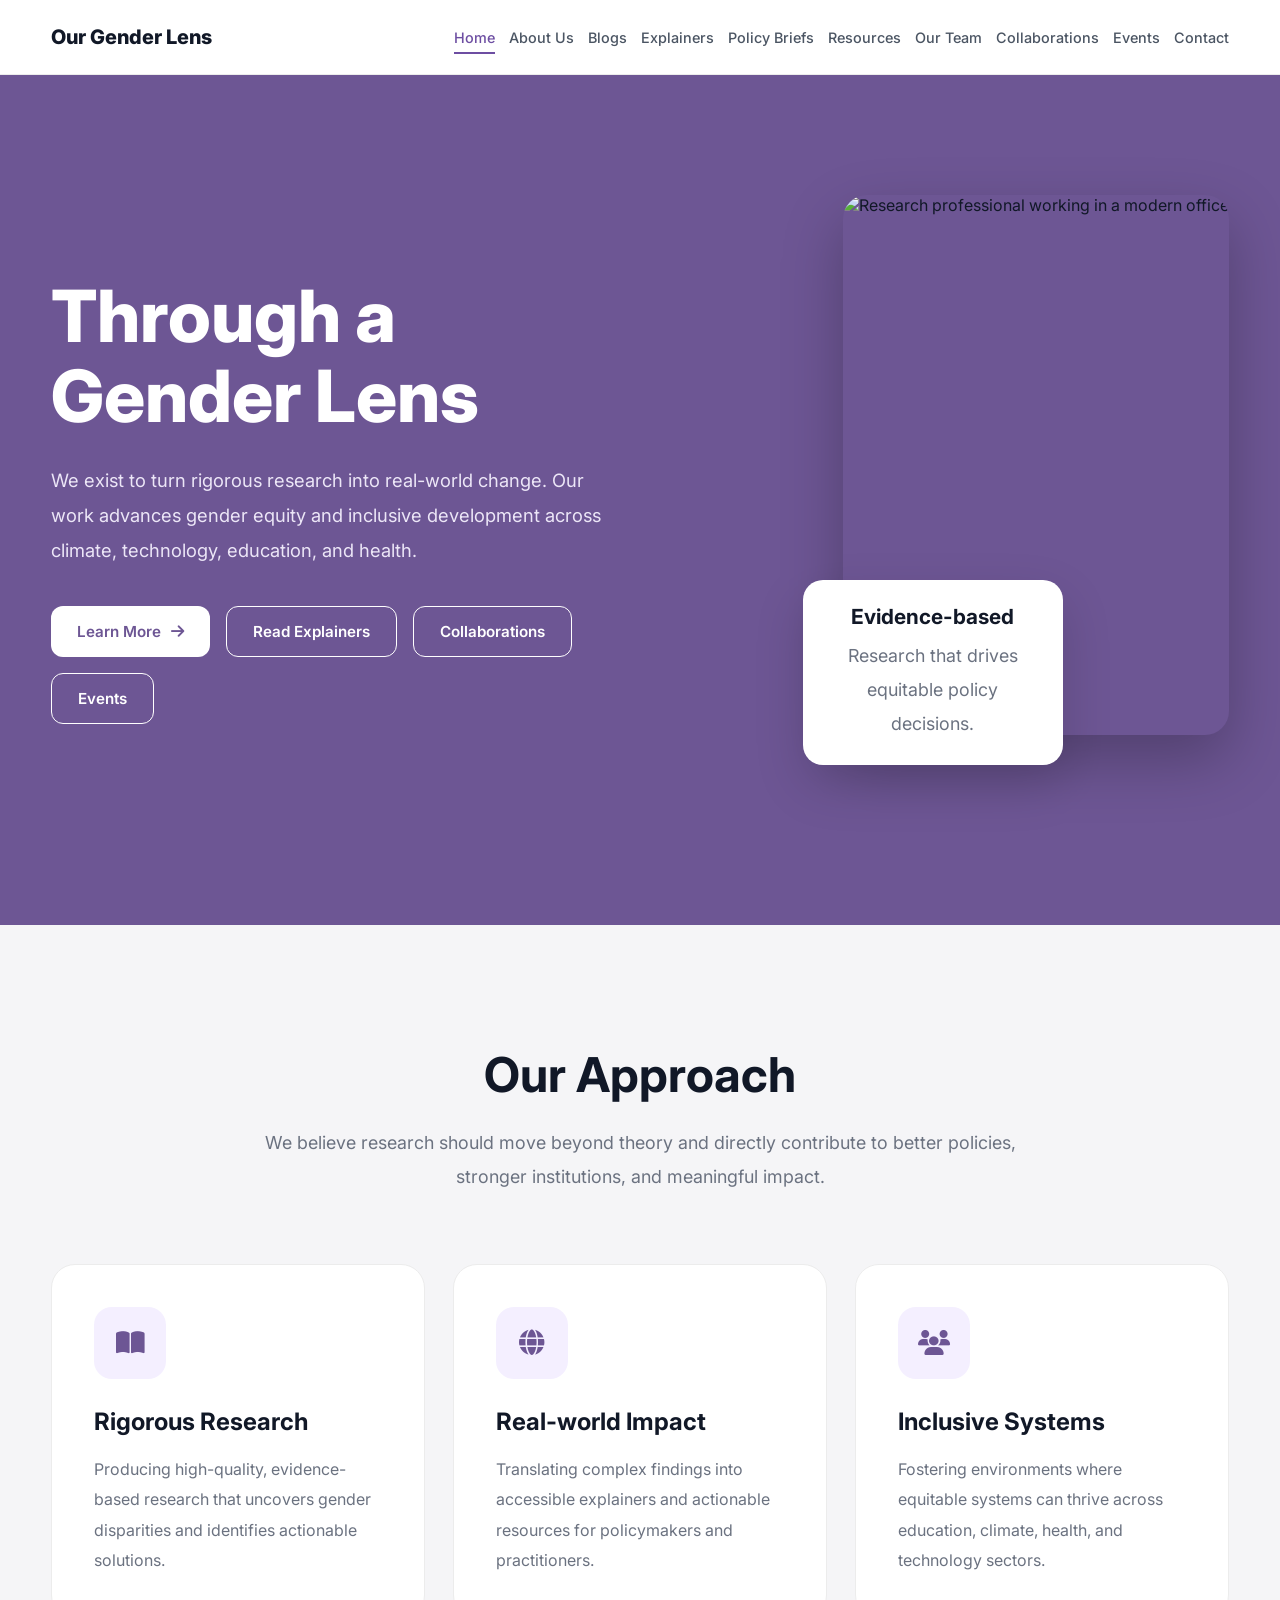
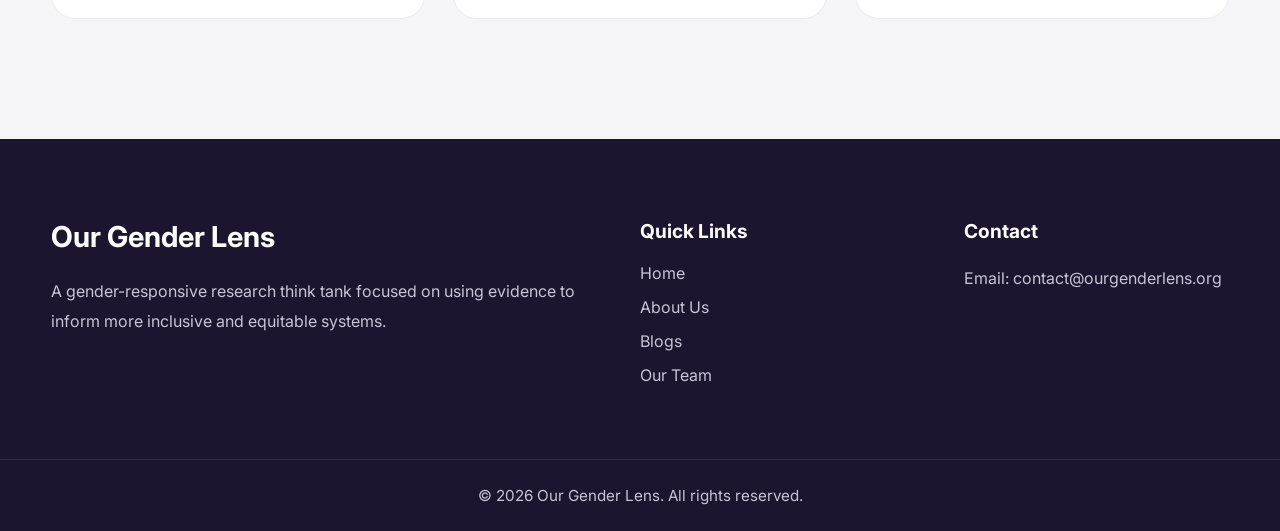
==== commit d6babd49: "Add files via upload" ====
--- a/index.html
+++ b/index.html
@@ -57,6 +57,7 @@
         <a href="team.html">Our Team</a>
         <a href="collaborations.html">Collaborations</a>
         <a href="events.html">Events</a>
+        <a href="contact.html">Contact</a>
 
       </nav>
 
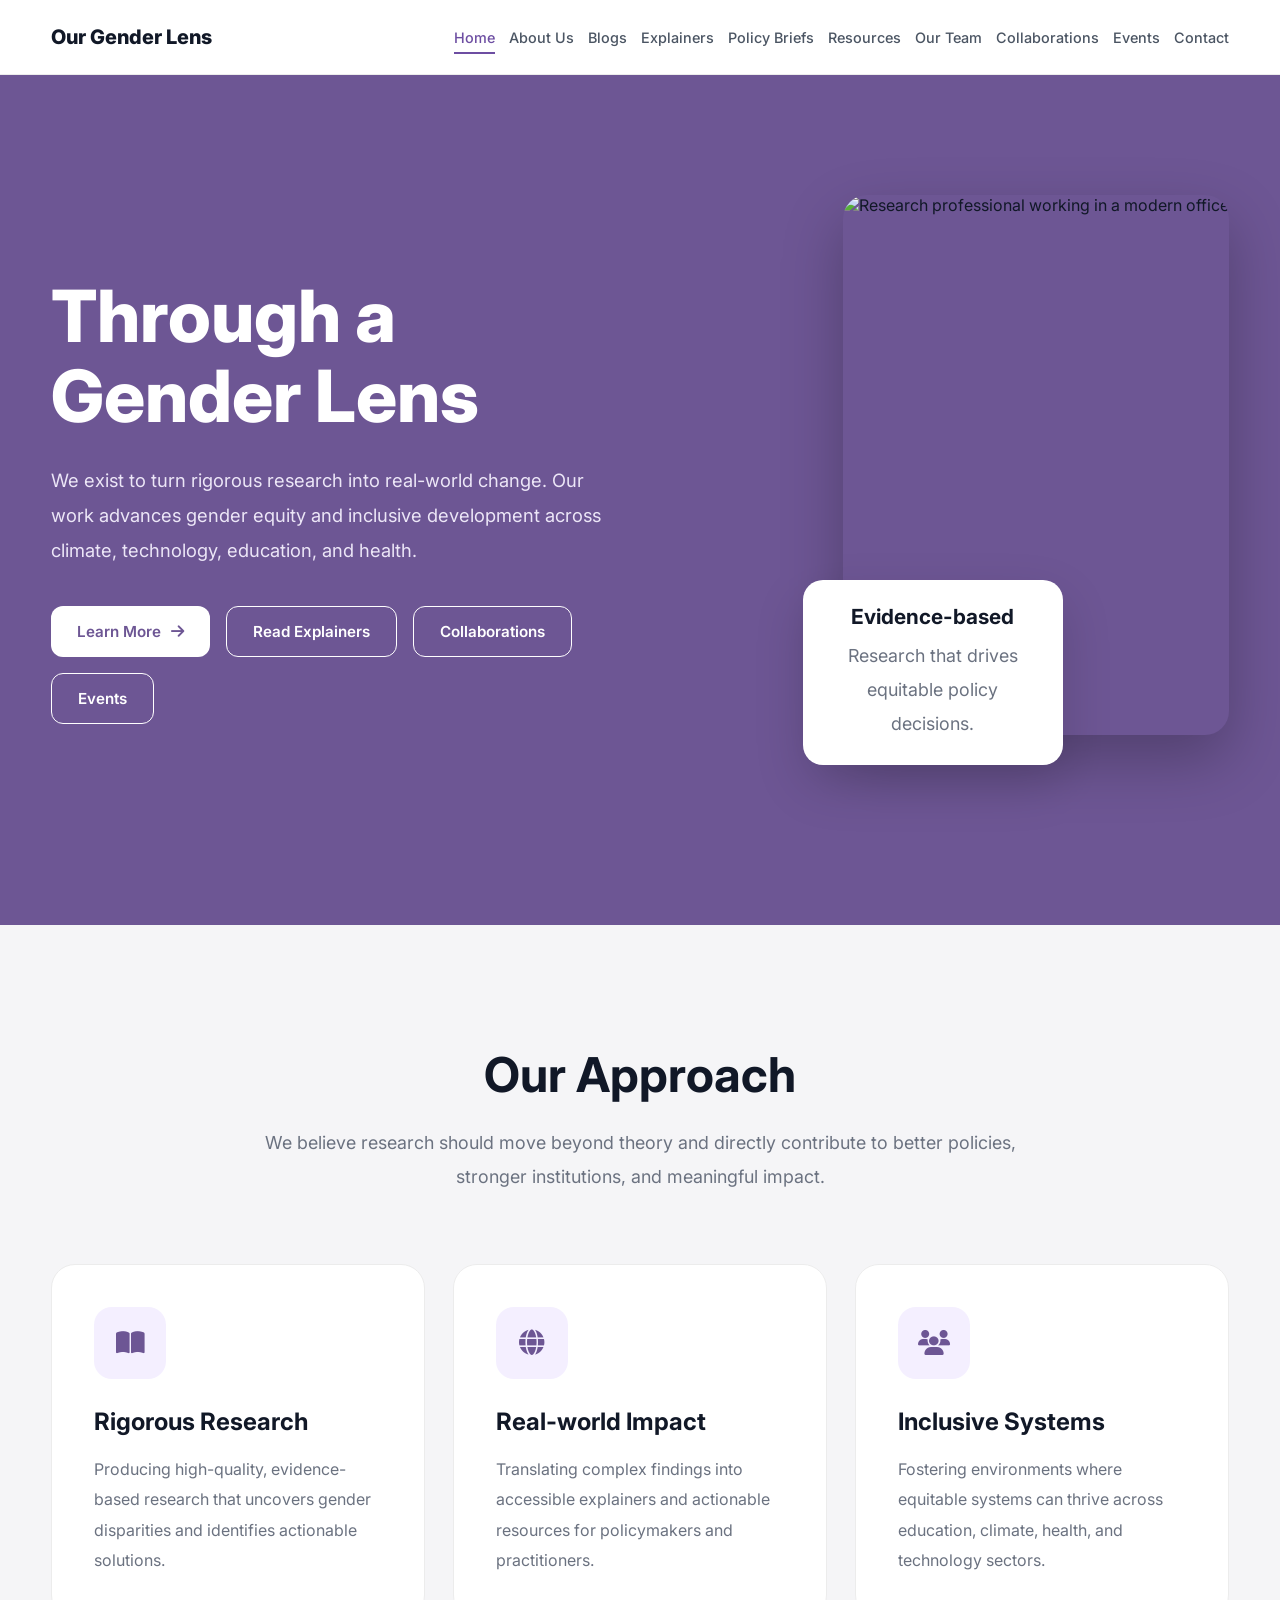
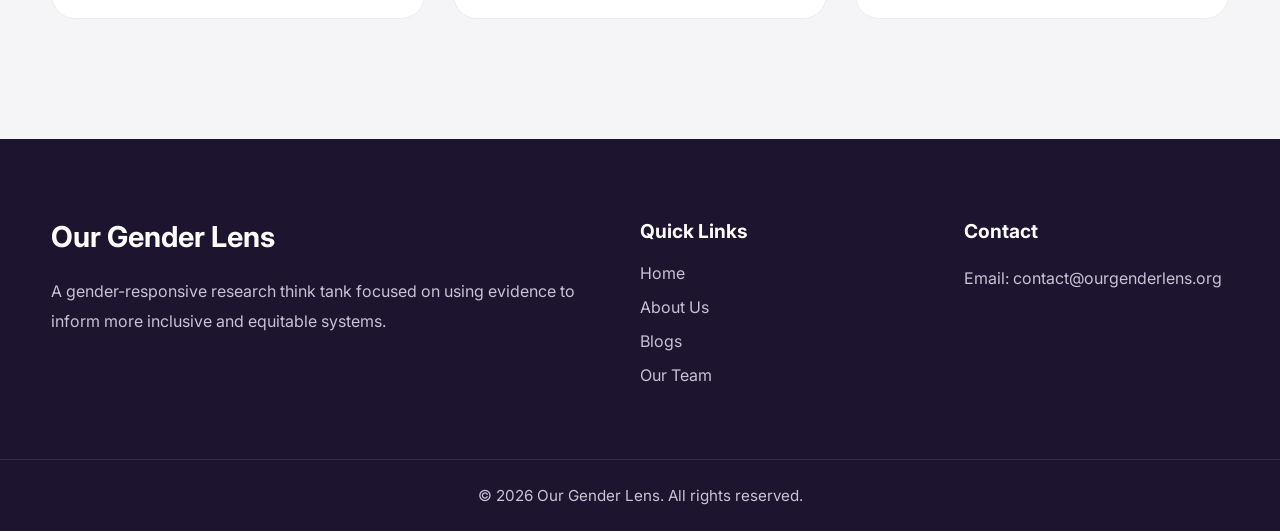
==== commit d8f1b0b3: "Add Contact and Events pages" ====
--- a/index.html
+++ b/index.html
@@ -1,315 +1,315 @@
-<!DOCTYPE html>
-<html lang="en">
-
-<head>
-  <meta charset="UTF-8">
-  <meta name="viewport" content="width=device-width, initial-scale=1.0">
-
-  <meta
-    name="description"
-    content="Our Gender Lens is a gender-responsive research think tank advancing evidence-based and inclusive systems."
-  >
-
-  <title>Our Gender Lens | Gender-Responsive Research Think Tank</title>
-
-  <!-- CSS -->
-  <link rel="stylesheet" href="style.css">
-
-  <!-- FONT -->
-  <link rel="preconnect" href="https://fonts.googleapis.com">
-  <link rel="preconnect" href="https://fonts.gstatic.com" crossorigin>
-
-  <link
-    href="https://fonts.googleapis.com/css2?family=Inter:wght@300;400;500;600;700;800&display=swap"
-    rel="stylesheet"
-  >
-
-  <!-- ICONS -->
-  <link
-    rel="stylesheet"
-    href="https://cdnjs.cloudflare.com/ajax/libs/font-awesome/6.5.2/css/all.min.css"
-  >
-</head>
-
-<body>
-
-  <!-- NAVBAR -->
-  <header class="navbar">
-
-    <div class="container nav-container">
-
-      <a href="index.html" class="logo" aria-label="Our Gender Lens Home">
-        Our Gender Lens
-      </a>
-
-      <nav
-        class="nav-links"
-        id="main-navigation"
-        aria-label="Main navigation"
-      >
-
-        <a class="active" href="index.html">Home</a>
-        <a href="about.html">About Us</a>
-        <a href="blogs.html">Blogs</a>
-        <a href="explainer.html">Explainers</a>
-        <a href="policy-brief.html">Policy Briefs</a>
-        <a href="resources.html">Resources</a>
-        <a href="team.html">Our Team</a>
-        <a href="collaborations.html">Collaborations</a>
-        <a href="events.html">Events</a>
-        <a href="contact.html">Contact</a>
-
-      </nav>
-
-      <button
-        class="menu-btn"
-        type="button"
-        aria-label="Open navigation menu"
-        aria-expanded="false"
-        aria-controls="main-navigation"
-      >
-        <i class="fa-solid fa-bars"></i>
-      </button>
-
-    </div>
-
-  </header>
-
-
-  <!-- MAIN -->
-  <main>
-
-    <!-- HERO -->
-    <section class="hero">
-
-      <div class="container hero-grid">
-
-        <!-- LEFT -->
-        <div class="hero-content reveal-left">
-
-          <h1>
-            Through a Gender Lens
-          </h1>
-
-          <p>
-            We exist to turn rigorous research into real-world change.
-            Our work advances gender equity and inclusive development
-            across climate, technology, education, and health.
-          </p>
-
-          <div class="hero-buttons">
-
-            <a href="about.html" class="btn primary">
-              Learn More
-              <i class="fa-solid fa-arrow-right"></i>
-            </a>
-
-            <a href="explainer.html" class="btn secondary">
-              Read Explainers
-            </a>
-
-            <a href="collaborations.html" class="btn secondary">
-              Collaborations
-            </a>
-
-            <a href="events.html" class="btn secondary">
-              Events
-            </a>
-
-          </div>
-
-        </div><div class="section-heading reveal">
-
-
-        <!-- RIGHT -->
-        <div class="hero-image-wrapper reveal-right">
-
-          <div class="hero-image">
-
-            <img
-              src="https://images.unsplash.com/photo-1573497491765-cf4147cb5fd6?q=80&w=1200&auto=format&fit=crop"
-              alt="Research professional working in a modern office"
-            >
-
-          </div>
-
-          <div class="floating-card">
-
-            <h3>Evidence-based</h3>
-
-            <p>
-              Research that drives equitable policy decisions.
-            </p>
-
-          </div>
-
-        </div>
-
-      </div>
-
-    </section>
-
-
-    <!-- FEATURES -->
-    <section class="features">
-
-      <div class="container">
-
-        <div class="section-heading">
-
-          <h2>Our Approach</h2>
-
-          <p>
-            We believe research should move beyond theory and directly contribute
-            to better policies, stronger institutions, and meaningful impact.
-          </p>
-
-        </div>
-
-
-        <div class="feature-grid">
-
-          <!-- CARD 1 -->
-          <article class="feature-card reveal">
-
-            <div class="icon-box">
-              <i class="fa-solid fa-book-open"></i>
-            </div>
-
-            <h3>Rigorous Research</h3>
-
-            <p>
-              Producing high-quality, evidence-based research that uncovers
-              gender disparities and identifies actionable solutions.
-            </p>
-
-          </article>
-
-
-          <!-- CARD 2 -->
-          <article class="feature-card">
-
-            <div class="icon-box">
-              <i class="fa-solid fa-globe"></i>
-            </div>
-
-            <h3>Real-world Impact</h3>
-
-            <p>
-              Translating complex findings into accessible explainers and
-              actionable resources for policymakers and practitioners.
-            </p>
-
-          </article>
-
-
-          <!-- CARD 3 -->
-          <article class="feature-card">
-
-            <div class="icon-box">
-              <i class="fa-solid fa-users"></i>
-            </div>
-
-            <h3>Inclusive Systems</h3>
-
-            <p>
-              Fostering environments where equitable systems can thrive across
-              education, climate, health, and technology sectors.
-            </p>
-
-          </article>
-
-        </div>
-
-      </div>
-
-    </section>
-
-  </main>
-
-
-  <!-- FOOTER -->
-  <footer class="footer">
-
-    <div class="container footer-grid">
-
-      <!-- LEFT -->
-      <div class="footer-column reveal">
-
-        <h3>Our Gender Lens</h3>
-
-        <p>
-          A gender-responsive research think tank focused on using evidence
-          to inform more inclusive and equitable systems.
-        </p>
-
-      </div>
-
-
-      <!-- CENTER -->
-      <div class="footer-column reveal">
-
-        <h4>Quick Links</h4>
-
-        <ul>
-
-          <li>
-            <a href="index.html">Home</a>
-          </li>
-
-          <li>
-            <a href="about.html">About Us</a>
-          </li>
-
-          <li>
-            <a href="blogs.html">Blogs</a>
-          </li>
-
-          <li>
-            <a href="people.html">Our Team</a>
-          </li>
-
-        </ul>
-
-      </div>
-
-
-      <!-- RIGHT -->
-      <div class="footer-column reveal">
-
-        <h4>Contact</h4>
-
-        <p>
-          Email:
-          <a href="mailto:contact@ourgenderlens.org">
-            contact@ourgenderlens.org
-          </a>
-        </p>
-
-      </div>
-
-    </div>
-
-
-    <div class="footer-bottom">
-
-      © <span id="current-year"></span> Our Gender Lens.
-      All rights reserved.
-
-    </div>
-
-  </footer>
-
-
-  <!-- GSAP -->
-  <script
-    src="https://cdn.jsdelivr.net/npm/gsap@3.12.5/dist/gsap.min.js"
-    defer
-  ></script>
-
-  <!-- JAVASCRIPT -->
-  <script src="script.js" defer></script>
-
-</body>
-
+<!DOCTYPE html>
+<html lang="en">
+
+<head>
+  <meta charset="UTF-8">
+  <meta name="viewport" content="width=device-width, initial-scale=1.0">
+
+  <meta
+    name="description"
+    content="Our Gender Lens is a gender-responsive research think tank advancing evidence-based and inclusive systems."
+  >
+
+  <title>Our Gender Lens | Gender-Responsive Research Think Tank</title>
+
+  <!-- CSS -->
+  <link rel="stylesheet" href="style.css">
+
+  <!-- FONT -->
+  <link rel="preconnect" href="https://fonts.googleapis.com">
+  <link rel="preconnect" href="https://fonts.gstatic.com" crossorigin>
+
+  <link
+    href="https://fonts.googleapis.com/css2?family=Inter:wght@300;400;500;600;700;800&display=swap"
+    rel="stylesheet"
+  >
+
+  <!-- ICONS -->
+  <link
+    rel="stylesheet"
+    href="https://cdnjs.cloudflare.com/ajax/libs/font-awesome/6.5.2/css/all.min.css"
+  >
+</head>
+
+<body>
+
+  <!-- NAVBAR -->
+  <header class="navbar">
+
+    <div class="container nav-container">
+
+      <a href="index.html" class="logo" aria-label="Our Gender Lens Home">
+        Our Gender Lens
+      </a>
+
+      <nav
+        class="nav-links"
+        id="main-navigation"
+        aria-label="Main navigation"
+      >
+
+        <a class="active" href="index.html">Home</a>
+        <a href="about.html">About Us</a>
+        <a href="blogs.html">Blogs</a>
+        <a href="explainer.html">Explainers</a>
+        <a href="policy-brief.html">Policy Briefs</a>
+        <a href="resources.html">Resources</a>
+        <a href="team.html">Our Team</a>
+        <a href="collaborations.html">Collaborations</a>
+        <a href="events.html">Events</a>
+        <a href="contact.html">Contact</a>
+
+      </nav>
+
+      <button
+        class="menu-btn"
+        type="button"
+        aria-label="Open navigation menu"
+        aria-expanded="false"
+        aria-controls="main-navigation"
+      >
+        <i class="fa-solid fa-bars"></i>
+      </button>
+
+    </div>
+
+  </header>
+
+
+  <!-- MAIN -->
+  <main>
+
+    <!-- HERO -->
+    <section class="hero">
+
+      <div class="container hero-grid">
+
+        <!-- LEFT -->
+        <div class="hero-content reveal-left">
+
+          <h1>
+            Through a Gender Lens
+          </h1>
+
+          <p>
+            We exist to turn rigorous research into real-world change.
+            Our work advances gender equity and inclusive development
+            across climate, technology, education, and health.
+          </p>
+
+          <div class="hero-buttons">
+
+            <a href="about.html" class="btn primary">
+              Learn More
+              <i class="fa-solid fa-arrow-right"></i>
+            </a>
+
+            <a href="explainer.html" class="btn secondary">
+              Read Explainers
+            </a>
+
+            <a href="collaborations.html" class="btn secondary">
+              Collaborations
+            </a>
+
+            <a href="events.html" class="btn secondary">
+              Events
+            </a>
+
+          </div>
+
+        </div><div class="section-heading reveal">
+
+
+        <!-- RIGHT -->
+        <div class="hero-image-wrapper reveal-right">
+
+          <div class="hero-image">
+
+            <img
+              src="https://images.unsplash.com/photo-1573497491765-cf4147cb5fd6?q=80&w=1200&auto=format&fit=crop"
+              alt="Research professional working in a modern office"
+            >
+
+          </div>
+
+          <div class="floating-card">
+
+            <h3>Evidence-based</h3>
+
+            <p>
+              Research that drives equitable policy decisions.
+            </p>
+
+          </div>
+
+        </div>
+
+      </div>
+
+    </section>
+
+
+    <!-- FEATURES -->
+    <section class="features">
+
+      <div class="container">
+
+        <div class="section-heading">
+
+          <h2>Our Approach</h2>
+
+          <p>
+            We believe research should move beyond theory and directly contribute
+            to better policies, stronger institutions, and meaningful impact.
+          </p>
+
+        </div>
+
+
+        <div class="feature-grid">
+
+          <!-- CARD 1 -->
+          <article class="feature-card reveal">
+
+            <div class="icon-box">
+              <i class="fa-solid fa-book-open"></i>
+            </div>
+
+            <h3>Rigorous Research</h3>
+
+            <p>
+              Producing high-quality, evidence-based research that uncovers
+              gender disparities and identifies actionable solutions.
+            </p>
+
+          </article>
+
+
+          <!-- CARD 2 -->
+          <article class="feature-card">
+
+            <div class="icon-box">
+              <i class="fa-solid fa-globe"></i>
+            </div>
+
+            <h3>Real-world Impact</h3>
+
+            <p>
+              Translating complex findings into accessible explainers and
+              actionable resources for policymakers and practitioners.
+            </p>
+
+          </article>
+
+
+          <!-- CARD 3 -->
+          <article class="feature-card">
+
+            <div class="icon-box">
+              <i class="fa-solid fa-users"></i>
+            </div>
+
+            <h3>Inclusive Systems</h3>
+
+            <p>
+              Fostering environments where equitable systems can thrive across
+              education, climate, health, and technology sectors.
+            </p>
+
+          </article>
+
+        </div>
+
+      </div>
+
+    </section>
+
+  </main>
+
+
+  <!-- FOOTER -->
+  <footer class="footer">
+
+    <div class="container footer-grid">
+
+      <!-- LEFT -->
+      <div class="footer-column reveal">
+
+        <h3>Our Gender Lens</h3>
+
+        <p>
+          A gender-responsive research think tank focused on using evidence
+          to inform more inclusive and equitable systems.
+        </p>
+
+      </div>
+
+
+      <!-- CENTER -->
+      <div class="footer-column reveal">
+
+        <h4>Quick Links</h4>
+
+        <ul>
+
+          <li>
+            <a href="index.html">Home</a>
+          </li>
+
+          <li>
+            <a href="about.html">About Us</a>
+          </li>
+
+          <li>
+            <a href="blogs.html">Blogs</a>
+          </li>
+
+          <li>
+            <a href="team.html">Our Team</a>
+          </li>
+
+        </ul>
+
+      </div>
+
+
+      <!-- RIGHT -->
+      <div class="footer-column reveal">
+
+        <h4>Contact</h4>
+
+        <p>
+          Email:
+          <a href="mailto:contact@ourgenderlens.org">
+            contact@ourgenderlens.org
+          </a>
+        </p>
+
+      </div>
+
+    </div>
+
+
+    <div class="footer-bottom">
+
+      © <span id="current-year"></span> Our Gender Lens.
+      All rights reserved.
+
+    </div>
+
+  </footer>
+
+
+  <!-- GSAP -->
+  <script
+    src="https://cdn.jsdelivr.net/npm/gsap@3.12.5/dist/gsap.min.js"
+    defer
+  ></script>
+
+  <!-- JAVASCRIPT -->
+  <script src="script.js" defer></script>
+
+</body>
+
 </html>
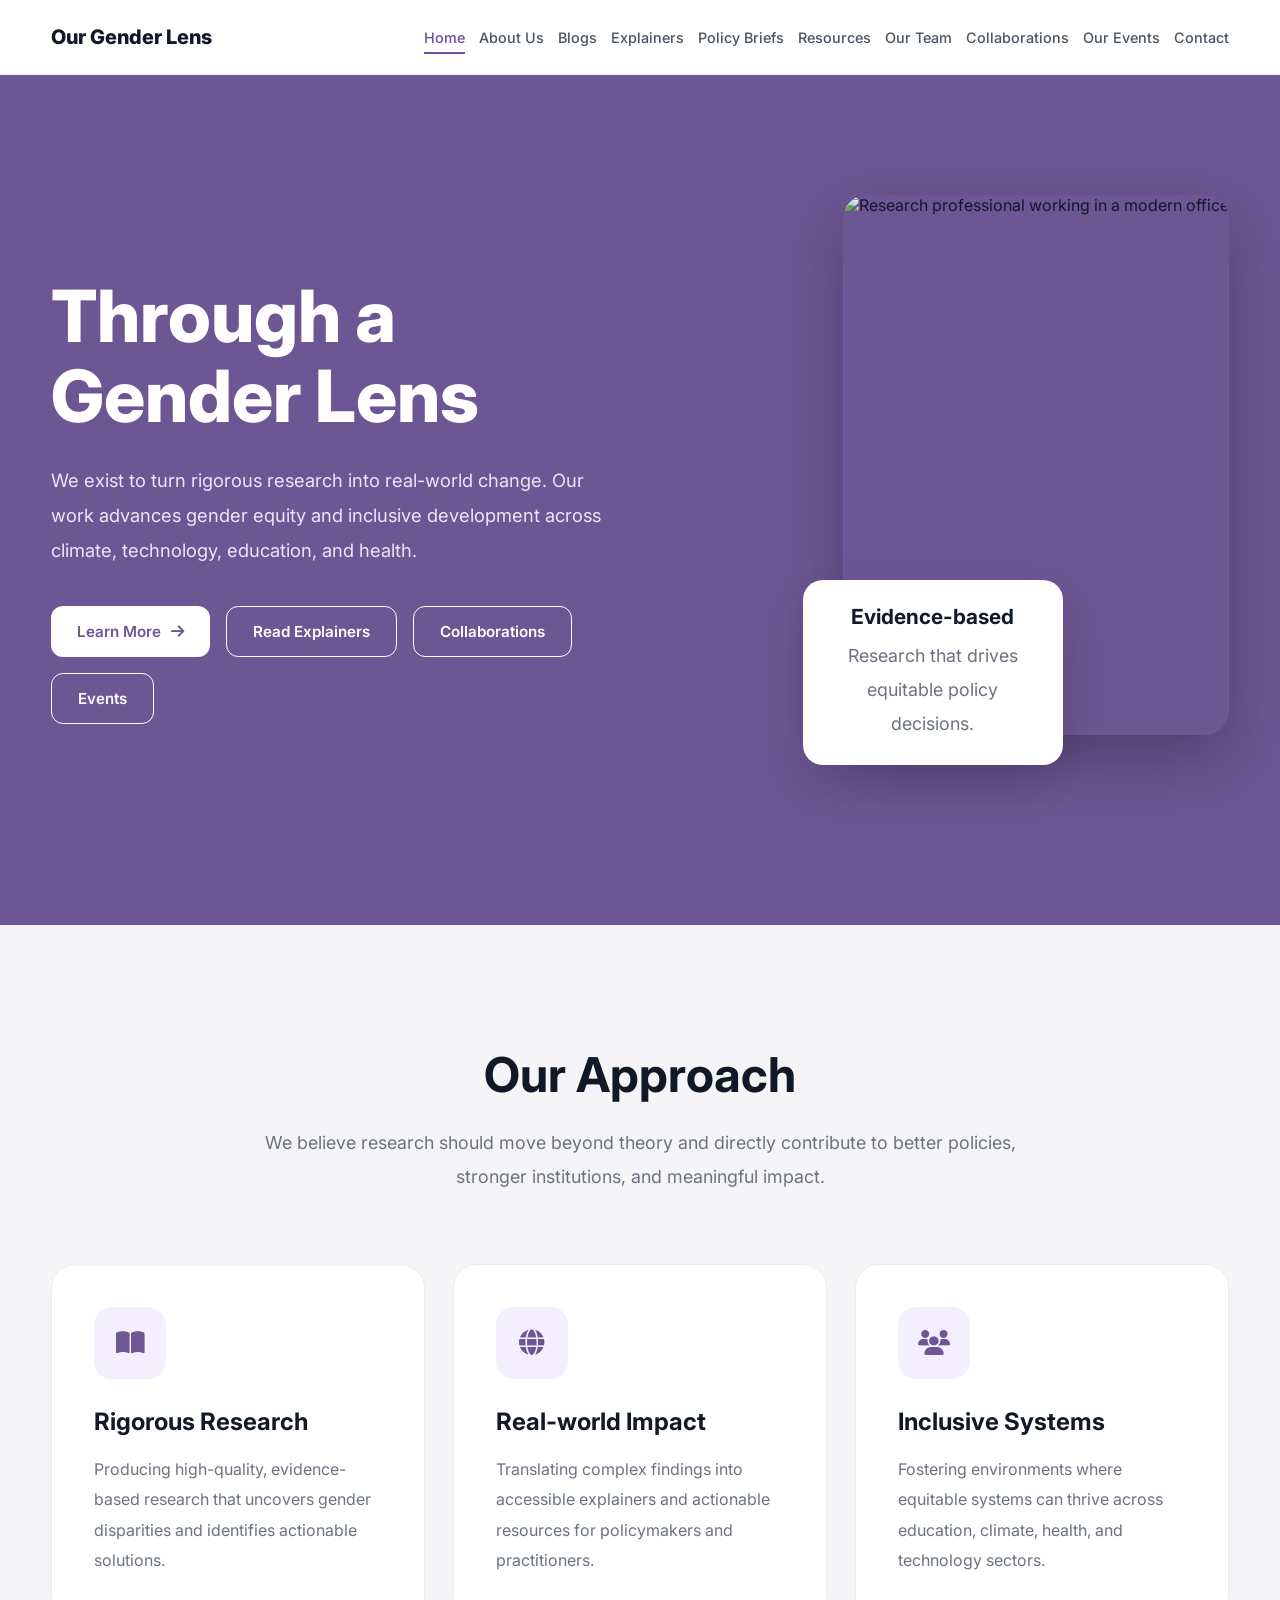
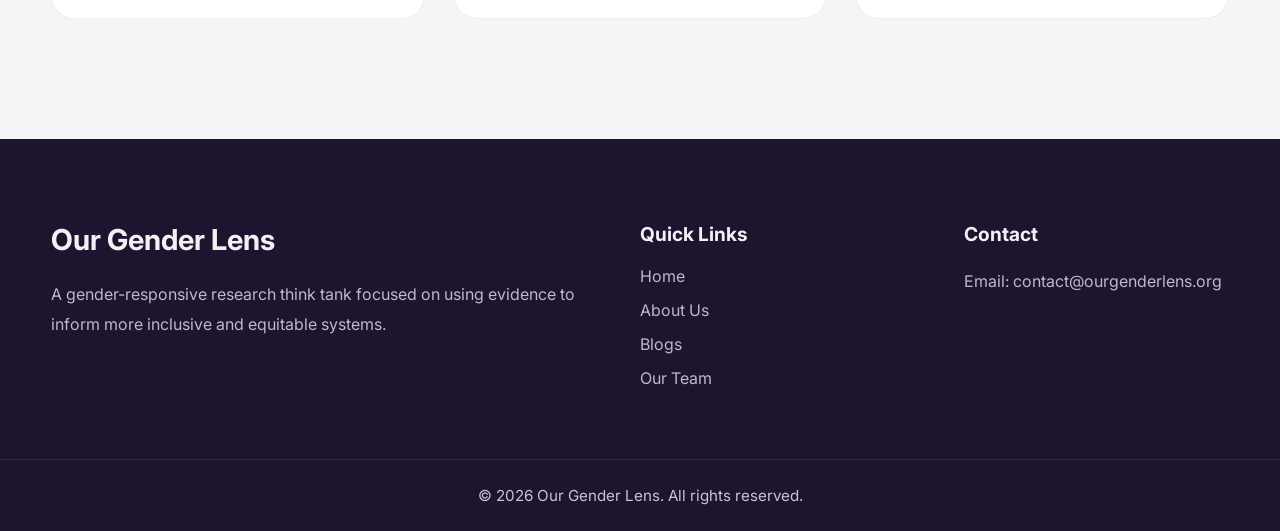
==== commit 191f7cd3: "Frontend Update" ====
--- a/index.html
+++ b/index.html
@@ -56,7 +56,7 @@
         <a href="resources.html">Resources</a>
         <a href="team.html">Our Team</a>
         <a href="collaborations.html">Collaborations</a>
-        <a href="events.html">Events</a>
+        <a href="events.html">Our Events</a>
         <a href="contact.html">Contact</a>
 
       </nav>
--- a/style.css
+++ b/style.css
@@ -1,663 +1,663 @@
-/* =====================================================
-   GLOBAL RESET
-===================================================== */
-
-* {
-  margin: 0;
-  padding: 0;
-  box-sizing: border-box;
-}
-
-html {
-  scroll-behavior: smooth;
-}
-
-body {
-  font-family: "Inter", sans-serif;
-  background: #f5f5f7;
-  color: #111827;
-  overflow-x: hidden;
-}
-
-img {
-  max-width: 100%;
-}
-
-button,
-a {
-  -webkit-tap-highlight-color: transparent;
-}
-
-button {
-  font: inherit;
-}
-
-.container {
-  width: 92%;
-  max-width: 1280px;
-  margin: 0 auto;
-}
-
-
-/* =====================================================
-   NAVBAR
-===================================================== */
-
-.navbar {
-  width: 100%;
-  background: #ffffff;
-  border-bottom: 1px solid #ececec;
-  position: sticky;
-  top: 0;
-  z-index: 1000;
-}
-
-.nav-container {
-  display: flex;
-  align-items: center;
-  justify-content: space-between;
-  height: 74px;
-  gap: 30px;
-}
-
-.logo {
-  font-size: 1.25rem;
-  font-weight: 800;
-  color: #111827;
-  text-decoration: none;
-  white-space: nowrap;
-  flex-shrink: 0;
-}
-
-.nav-links {
-  display: flex;
-  align-items: center;
-  gap: 14px;
-  margin-left: auto;
-}
-
-.nav-links a {
-  text-decoration: none;
-  color: #4b5563;
-  font-size: 0.9rem;
-  font-weight: 500;
-  transition: color 0.3s ease;
-  position: relative;
-  white-space: nowrap;
-}
-
-.nav-links a.active {
-  color: #6d4ea2;
-}
-
-.nav-links a.active::after {
-  content: "";
-  position: absolute;
-  left: 0;
-  bottom: -8px;
-  width: 100%;
-  height: 2px;
-  background: #6d4ea2;
-}
-
-.nav-links a:hover {
-  color: #6d4ea2;
-}
-
-.menu-btn {
-  display: none;
-  border: none;
-  background: transparent;
-  color: #111827;
-  font-size: 1.5rem;
-  cursor: pointer;
-  padding: 8px;
-}
-
-
-/* =====================================================
-   BUTTONS
-===================================================== */
-
-.btn {
-  text-decoration: none;
-  padding: 15px 26px;
-  border-radius: 12px;
-  font-size: 0.95rem;
-  font-weight: 600;
-  transition:
-    transform 0.3s ease,
-    background 0.3s ease,
-    color 0.3s ease;
-  display: inline-flex;
-  align-items: center;
-  justify-content: center;
-  gap: 10px;
-}
-
-.primary {
-  background: #ffffff;
-  color: #6d5694;
-}
-
-.primary:hover {
-  transform: translateY(-4px);
-}
-
-.secondary {
-  border: 1px solid #ffffff;
-  color: #ffffff;
-}
-
-.secondary:hover {
-  background: #ffffff;
-  color: #6d5694;
-  transform: translateY(-4px);
-}
-
-
-/* =====================================================
-   HERO
-===================================================== */
-
-.hero {
-  background: #6d5694;
-  padding: 120px 0;
-}
-
-.hero-grid {
-  display: flex;
-  align-items: center;
-  justify-content: space-between;
-  gap: clamp(60px, 8vw, 130px);
-}
-
-.hero-content {
-  flex: 0 0 48%;
-  min-width: 0;
-}
-
-.hero-content h1 {
-  font-size: 4.5rem;
-  line-height: 1.1;
-  color: #ffffff;
-  font-weight: 800;
-  margin-bottom: 28px;
-}
-
-.hero-content p {
-  color: #ece6f7;
-  font-size: 1.15rem;
-  line-height: 1.9;
-  max-width: 600px;
-  margin-bottom: 38px;
-}
-
-.hero-buttons {
-  display: flex;
-  flex-wrap: wrap;
-  gap: 16px;
-}
-
-.hero-image-wrapper {
-  flex: 0 0 48%;
-  position: relative;
-  min-width: 0;
-}
-
-.hero-image {
-  border-radius: 24px;
-  overflow: hidden;
-  box-shadow: 0 25px 60px rgba(0, 0, 0, 0.25);
-}
-
-.hero-image img {
-  width: 100%;
-  height: 540px;
-  object-fit: cover;
-  display: block;
-}
-
-.floating-card {
-  position: absolute;
-  left: -40px;
-  bottom: -30px;
-  background: #ffffff;
-  padding: 24px;
-  width: 260px;
-  border-radius: 20px;
-  box-shadow: 0 20px 50px rgba(0, 0, 0, 0.15);
-}
-
-.floating-card h3 {
-  font-size: 1.3rem;
-  margin-bottom: 10px;
-  color: #111827;
-}
-
-.floating-card p {
-  color: #6b7280;
-  line-height: 1.7;
-}
-
-
-/* =====================================================
-   FEATURES
-===================================================== */
-
-.features {
-  padding: 120px 0;
-  background: #f5f5f7;
-}
-
-.section-heading {
-  text-align: center;
-  margin-bottom: 70px;
-}
-
-.section-heading h2 {
-  font-size: 3rem;
-  margin-bottom: 22px;
-  color: #111827;
-}
-
-.section-heading p {
-  font-size: 1.12rem;
-  line-height: 1.9;
-  color: #6b7280;
-  max-width: 780px;
-  margin: 0 auto;
-}
-
-.feature-grid {
-  display: grid;
-  grid-template-columns: repeat(3, 1fr);
-  gap: 28px;
-}
-
-.feature-card {
-  background: #ffffff;
-  padding: 42px;
-  border-radius: 24px;
-  border: 1px solid #ececec;
-  transition:
-    transform 0.45s ease,
-    box-shadow 0.45s ease;
-}
-
-.feature-card:hover {
-  transform: translateY(-10px);
-  box-shadow: 0 20px 50px rgba(109, 86, 148, 0.15);
-}
-
-.icon-box {
-  width: 72px;
-  height: 72px;
-  border-radius: 18px;
-  background: #f4efff;
-  display: flex;
-  align-items: center;
-  justify-content: center;
-  margin-bottom: 28px;
-}
-
-.icon-box i {
-  font-size: 1.6rem;
-  color: #6d5694;
-}
-
-.feature-card h3 {
-  margin-bottom: 18px;
-  font-size: 1.5rem;
-  color: #111827;
-}
-
-.feature-card p {
-  line-height: 1.9;
-  color: #6b7280;
-}
-
-
-/* =====================================================
-   FOOTER
-===================================================== */
-
-.footer {
-  background: #1d1430;
-  color: #ffffff;
-  padding-top: 80px;
-}
-
-.footer-grid {
-  display: grid;
-  grid-template-columns: 2fr 1fr 1fr;
-  gap: 60px;
-  padding-bottom: 60px;
-}
-
-.footer-column h3 {
-  font-size: 1.8rem;
-  margin-bottom: 22px;
-}
-
-.footer-column h4 {
-  font-size: 1.2rem;
-  margin-bottom: 20px;
-}
-
-.footer-column p {
-  line-height: 1.9;
-  color: #c8c3d5;
-}
-
-.footer-column ul {
-  list-style: none;
-}
-
-.footer-column ul li {
-  margin-bottom: 14px;
-}
-
-.footer-column a {
-  color: #c8c3d5;
-  text-decoration: none;
-  transition: color 0.3s ease;
-}
-
-.footer-column a:hover {
-  color: #ffffff;
-}
-
-.footer-bottom {
-  border-top: 1px solid rgba(255, 255, 255, 0.1);
-  padding: 26px 0;
-  text-align: center;
-  color: #c8c3d5;
-  font-size: 0.95rem;
-}
-
-
-/* =====================================================
-   RESPONSIVE - TABLET
-===================================================== */
-
-@media (max-width: 1100px) {
-
-  .nav-container {
-    gap: 18px;
-  }
-
-  .nav-links {
-    gap: 10px;
-  }
-
-  .nav-links a {
-    font-size: 0.82rem;
-  }
-
-  .hero-grid {
-    gap: 40px;
-  }
-
-  .hero-content h1 {
-    font-size: 3.8rem;
-  }
-
-  .feature-grid {
-    grid-template-columns: repeat(3, 1fr);
-    gap: 20px;
-  }
-
-  .feature-card {
-    padding: 32px;
-  }
-
-  .footer-grid {
-    gap: 40px;
-  }
-
-}
-
-
-/* =====================================================
-   RESPONSIVE - MOBILE NAVIGATION
-===================================================== */
-
-@media (max-width: 900px) {
-
-  .nav-container {
-    position: relative;
-  }
-
-  .menu-btn {
-    display: block;
-    margin-left: auto;
-  }
-
-  .nav-links {
-    display: flex;
-    flex-direction: column;
-    align-items: flex-start;
-    gap: 0;
-
-    position: absolute;
-    top: 74px;
-    left: 0;
-    width: 100%;
-
-    background: #ffffff;
-    border-bottom: 1px solid #ececec;
-
-    padding: 0 4%;
-
-    max-height: 0;
-    overflow: hidden;
-
-    opacity: 0;
-
-    transition:
-      max-height 0.4s ease,
-      opacity 0.3s ease,
-      padding 0.3s ease;
-
-    pointer-events: none;
-  }
-
-  .nav-links.show {
-    max-height: 650px;
-    padding: 16px 4%;
-    opacity: 1;
-    pointer-events: auto;
-  }
-
-  .nav-links a {
-    width: 100%;
-    padding: 15px 0;
-    font-size: 0.95rem;
-    border-bottom: 1px solid #f1f1f1;
-  }
-
-  .nav-links a:last-child {
-    border-bottom: none;
-  }
-
-  .nav-links a.active::after {
-    display: none;
-  }
-
-  .hero {
-    padding: 100px 0;
-  }
-
-  .hero-grid {
-    flex-direction: column;
-  }
-
-  .hero-content {
-    text-align: center;
-  }
-
-  .hero-buttons {
-    justify-content: center;
-  }
-
-  .hero-content h1 {
-    font-size: 3.2rem;
-  }
-
-  .floating-card {
-    left: 20px;
-    bottom: -20px;
-  }
-
-  .section-heading h2 {
-    font-size: 2.5rem;
-  }
-
-  .feature-grid {
-    grid-template-columns: 1fr;
-    max-width: 650px;
-    margin: 0 auto;
-  }
-
-  .footer-grid {
-    grid-template-columns: 1fr;
-    gap: 35px;
-  }
-
-}
-
-
-/* =====================================================
-   RESPONSIVE - SMALL MOBILE
-===================================================== */
-
-@media (max-width: 600px) {
-
-  .container {
-    width: 90%;
-  }
-
-  .navbar,
-  .nav-container {
-    height: 68px;
-  }
-
-  .nav-links {
-    top: 68px;
-  }
-
-  .hero {
-    padding: 80px 0;
-  }
-
-  .hero-content h1 {
-    font-size: 2.4rem;
-  }
-
-  .hero-content p {
-    font-size: 1rem;
-  }
-
-  .hero-buttons {
-    flex-direction: column;
-    width: 100%;
-  }
-
-  .btn {
-    width: 100%;
-  }
-
-  .hero-image img {
-    height: 400px;
-  }
-
-  .floating-card {
-    position: relative;
-    left: auto;
-    bottom: auto;
-    width: 100%;
-    margin-top: 20px;
-  }
-
-  .features {
-    padding: 80px 0;
-  }
-
-  .section-heading {
-    margin-bottom: 45px;
-  }
-
-  .section-heading h2 {
-    font-size: 2rem;
-  }
-
-  .section-heading p {
-    font-size: 1rem;
-  }
-
-  .feature-card {
-    padding: 32px;
-  }
-
-  .footer {
-    padding-top: 60px;
-  }
-
-}
-
-
-/* =====================================================
-   ACCESSIBILITY
-===================================================== */
-
-.menu-btn:focus-visible,
-.nav-links a:focus-visible,
-.btn:focus-visible,
-.logo:focus-visible,
-.footer-column a:focus-visible {
-  outline: 3px solid #b99ce8;
-  outline-offset: 4px;
-}
-
-
-/* =====================================================
-   REDUCED MOTION
-===================================================== */
-
-@media (prefers-reduced-motion: reduce) {
-
-  *,
-  *::before,
-  *::after {
-    scroll-behavior: auto !important;
-    transition-duration: 0.01ms !important;
-    animation-duration: 0.01ms !important;
-    animation-iteration-count: 1 !important;
-  }
-
-}
-
-/* =====================================================
-   SCROLL ANIMATION PREPARATION
-===================================================== */
-
-.reveal {
-  opacity: 0;
-  transform: translateY(50px);
-}
-
-.reveal-left {
-  opacity: 0;
-  transform: translateX(-70px);
-}
-
-.reveal-right {
-  opacity: 0;
-  transform: translateX(70px);
-}
-
-.scale-reveal {
-  opacity: 0;
-  transform: scale(0.94);
+/* =====================================================
+   GLOBAL RESET
+===================================================== */
+
+* {
+  margin: 0;
+  padding: 0;
+  box-sizing: border-box;
+}
+
+html {
+  scroll-behavior: smooth;
+}
+
+body {
+  font-family: "Inter", sans-serif;
+  background: #f5f5f7;
+  color: #111827;
+  overflow-x: hidden;
+}
+
+img {
+  max-width: 100%;
+}
+
+button,
+a {
+  -webkit-tap-highlight-color: transparent;
+}
+
+button {
+  font: inherit;
+}
+
+.container {
+  width: 92%;
+  max-width: 1280px;
+  margin: 0 auto;
+}
+
+
+/* =====================================================
+   NAVBAR
+===================================================== */
+
+.navbar {
+  width: 100%;
+  background: #ffffff;
+  border-bottom: 1px solid #ececec;
+  position: sticky;
+  top: 0;
+  z-index: 1000;
+}
+
+.nav-container {
+  display: flex;
+  align-items: center;
+  justify-content: space-between;
+  height: 74px;
+  gap: 30px;
+}
+
+.logo {
+  font-size: 1.25rem;
+  font-weight: 800;
+  color: #111827;
+  text-decoration: none;
+  white-space: nowrap;
+  flex-shrink: 0;
+}
+
+.nav-links {
+  display: flex;
+  align-items: center;
+  gap: 14px;
+  margin-left: auto;
+}
+
+.nav-links a {
+  text-decoration: none;
+  color: #4b5563;
+  font-size: 0.9rem;
+  font-weight: 500;
+  transition: color 0.3s ease;
+  position: relative;
+  white-space: nowrap;
+}
+
+.nav-links a.active {
+  color: #6d4ea2;
+}
+
+.nav-links a.active::after {
+  content: "";
+  position: absolute;
+  left: 0;
+  bottom: -8px;
+  width: 100%;
+  height: 2px;
+  background: #6d4ea2;
+}
+
+.nav-links a:hover {
+  color: #6d4ea2;
+}
+
+.menu-btn {
+  display: none;
+  border: none;
+  background: transparent;
+  color: #111827;
+  font-size: 1.5rem;
+  cursor: pointer;
+  padding: 8px;
+}
+
+
+/* =====================================================
+   BUTTONS
+===================================================== */
+
+.btn {
+  text-decoration: none;
+  padding: 15px 26px;
+  border-radius: 12px;
+  font-size: 0.95rem;
+  font-weight: 600;
+  transition:
+    transform 0.3s ease,
+    background 0.3s ease,
+    color 0.3s ease;
+  display: inline-flex;
+  align-items: center;
+  justify-content: center;
+  gap: 10px;
+}
+
+.primary {
+  background: #ffffff;
+  color: #6d5694;
+}
+
+.primary:hover {
+  transform: translateY(-4px);
+}
+
+.secondary {
+  border: 1px solid #ffffff;
+  color: #ffffff;
+}
+
+.secondary:hover {
+  background: #ffffff;
+  color: #6d5694;
+  transform: translateY(-4px);
+}
+
+
+/* =====================================================
+   HERO
+===================================================== */
+
+.hero {
+  background: #6d5694;
+  padding: 120px 0;
+}
+
+.hero-grid {
+  display: flex;
+  align-items: center;
+  justify-content: space-between;
+  gap: clamp(60px, 8vw, 130px);
+}
+
+.hero-content {
+  flex: 0 0 48%;
+  min-width: 0;
+}
+
+.hero-content h1 {
+  font-size: 4.5rem;
+  line-height: 1.1;
+  color: #ffffff;
+  font-weight: 800;
+  margin-bottom: 28px;
+}
+
+.hero-content p {
+  color: #ece6f7;
+  font-size: 1.15rem;
+  line-height: 1.9;
+  max-width: 600px;
+  margin-bottom: 38px;
+}
+
+.hero-buttons {
+  display: flex;
+  flex-wrap: wrap;
+  gap: 16px;
+}
+
+.hero-image-wrapper {
+  flex: 0 0 48%;
+  position: relative;
+  min-width: 0;
+}
+
+.hero-image {
+  border-radius: 24px;
+  overflow: hidden;
+  box-shadow: 0 25px 60px rgba(0, 0, 0, 0.25);
+}
+
+.hero-image img {
+  width: 100%;
+  height: 540px;
+  object-fit: cover;
+  display: block;
+}
+
+.floating-card {
+  position: absolute;
+  left: -40px;
+  bottom: -30px;
+  background: #ffffff;
+  padding: 24px;
+  width: 260px;
+  border-radius: 20px;
+  box-shadow: 0 20px 50px rgba(0, 0, 0, 0.15);
+}
+
+.floating-card h3 {
+  font-size: 1.3rem;
+  margin-bottom: 10px;
+  color: #111827;
+}
+
+.floating-card p {
+  color: #6b7280;
+  line-height: 1.7;
+}
+
+
+/* =====================================================
+   FEATURES
+===================================================== */
+
+.features {
+  padding: 120px 0;
+  background: #f5f5f7;
+}
+
+.section-heading {
+  text-align: center;
+  margin-bottom: 70px;
+}
+
+.section-heading h2 {
+  font-size: 3rem;
+  margin-bottom: 22px;
+  color: #111827;
+}
+
+.section-heading p {
+  font-size: 1.12rem;
+  line-height: 1.9;
+  color: #6b7280;
+  max-width: 780px;
+  margin: 0 auto;
+}
+
+.feature-grid {
+  display: grid;
+  grid-template-columns: repeat(3, 1fr);
+  gap: 28px;
+}
+
+.feature-card {
+  background: #ffffff;
+  padding: 42px;
+  border-radius: 24px;
+  border: 1px solid #ececec;
+  transition:
+    transform 0.45s ease,
+    box-shadow 0.45s ease;
+}
+
+.feature-card:hover {
+  transform: translateY(-10px);
+  box-shadow: 0 20px 50px rgba(109, 86, 148, 0.15);
+}
+
+.icon-box {
+  width: 72px;
+  height: 72px;
+  border-radius: 18px;
+  background: #f4efff;
+  display: flex;
+  align-items: center;
+  justify-content: center;
+  margin-bottom: 28px;
+}
+
+.icon-box i {
+  font-size: 1.6rem;
+  color: #6d5694;
+}
+
+.feature-card h3 {
+  margin-bottom: 18px;
+  font-size: 1.5rem;
+  color: #111827;
+}
+
+.feature-card p {
+  line-height: 1.9;
+  color: #6b7280;
+}
+
+
+/* =====================================================
+   FOOTER
+===================================================== */
+
+.footer {
+  background: #1d1430;
+  color: #ffffff;
+  padding-top: 80px;
+}
+
+.footer-grid {
+  display: grid;
+  grid-template-columns: 2fr 1fr 1fr;
+  gap: 60px;
+  padding-bottom: 60px;
+}
+
+.footer-column h3 {
+  font-size: 1.8rem;
+  margin-bottom: 22px;
+}
+
+.footer-column h4 {
+  font-size: 1.2rem;
+  margin-bottom: 20px;
+}
+
+.footer-column p {
+  line-height: 1.9;
+  color: #c8c3d5;
+}
+
+.footer-column ul {
+  list-style: none;
+}
+
+.footer-column ul li {
+  margin-bottom: 14px;
+}
+
+.footer-column a {
+  color: #c8c3d5;
+  text-decoration: none;
+  transition: color 0.3s ease;
+}
+
+.footer-column a:hover {
+  color: #ffffff;
+}
+
+.footer-bottom {
+  border-top: 1px solid rgba(255, 255, 255, 0.1);
+  padding: 26px 0;
+  text-align: center;
+  color: #c8c3d5;
+  font-size: 0.95rem;
+}
+
+
+/* =====================================================
+   RESPONSIVE - TABLET
+===================================================== */
+
+@media (max-width: 1100px) {
+
+  .nav-container {
+    gap: 18px;
+  }
+
+  .nav-links {
+    gap: 10px;
+  }
+
+  .nav-links a {
+    font-size: 0.82rem;
+  }
+
+  .hero-grid {
+    gap: 40px;
+  }
+
+  .hero-content h1 {
+    font-size: 3.8rem;
+  }
+
+  .feature-grid {
+    grid-template-columns: repeat(3, 1fr);
+    gap: 20px;
+  }
+
+  .feature-card {
+    padding: 32px;
+  }
+
+  .footer-grid {
+    gap: 40px;
+  }
+
+}
+
+
+/* =====================================================
+   RESPONSIVE - MOBILE NAVIGATION
+===================================================== */
+
+@media (max-width: 900px) {
+
+  .nav-container {
+    position: relative;
+  }
+
+  .menu-btn {
+    display: block;
+    margin-left: auto;
+  }
+
+  .nav-links {
+    display: flex;
+    flex-direction: column;
+    align-items: flex-start;
+    gap: 0;
+
+    position: absolute;
+    top: 74px;
+    left: 0;
+    width: 100%;
+
+    background: #ffffff;
+    border-bottom: 1px solid #ececec;
+
+    padding: 0 4%;
+
+    max-height: 0;
+    overflow: hidden;
+
+    opacity: 0;
+
+    transition:
+      max-height 0.4s ease,
+      opacity 0.3s ease,
+      padding 0.3s ease;
+
+    pointer-events: none;
+  }
+
+  .nav-links.show {
+    max-height: 650px;
+    padding: 16px 4%;
+    opacity: 1;
+    pointer-events: auto;
+  }
+
+  .nav-links a {
+    width: 100%;
+    padding: 15px 0;
+    font-size: 0.95rem;
+    border-bottom: 1px solid #f1f1f1;
+  }
+
+  .nav-links a:last-child {
+    border-bottom: none;
+  }
+
+  .nav-links a.active::after {
+    display: none;
+  }
+
+  .hero {
+    padding: 100px 0;
+  }
+
+  .hero-grid {
+    flex-direction: column;
+  }
+
+  .hero-content {
+    text-align: center;
+  }
+
+  .hero-buttons {
+    justify-content: center;
+  }
+
+  .hero-content h1 {
+    font-size: 3.2rem;
+  }
+
+  .floating-card {
+    left: 20px;
+    bottom: -20px;
+  }
+
+  .section-heading h2 {
+    font-size: 2.5rem;
+  }
+
+  .feature-grid {
+    grid-template-columns: 1fr;
+    max-width: 650px;
+    margin: 0 auto;
+  }
+
+  .footer-grid {
+    grid-template-columns: 1fr;
+    gap: 35px;
+  }
+
+}
+
+
+/* =====================================================
+   RESPONSIVE - SMALL MOBILE
+===================================================== */
+
+@media (max-width: 600px) {
+
+  .container {
+    width: 90%;
+  }
+
+  .navbar,
+  .nav-container {
+    height: 68px;
+  }
+
+  .nav-links {
+    top: 68px;
+  }
+
+  .hero {
+    padding: 80px 0;
+  }
+
+  .hero-content h1 {
+    font-size: 2.4rem;
+  }
+
+  .hero-content p {
+    font-size: 1rem;
+  }
+
+  .hero-buttons {
+    flex-direction: column;
+    width: 100%;
+  }
+
+  .btn {
+    width: 100%;
+  }
+
+  .hero-image img {
+    height: 400px;
+  }
+
+  .floating-card {
+    position: relative;
+    left: auto;
+    bottom: auto;
+    width: 100%;
+    margin-top: 20px;
+  }
+
+  .features {
+    padding: 80px 0;
+  }
+
+  .section-heading {
+    margin-bottom: 45px;
+  }
+
+  .section-heading h2 {
+    font-size: 2rem;
+  }
+
+  .section-heading p {
+    font-size: 1rem;
+  }
+
+  .feature-card {
+    padding: 32px;
+  }
+
+  .footer {
+    padding-top: 60px;
+  }
+
+}
+
+
+/* =====================================================
+   ACCESSIBILITY
+===================================================== */
+
+.menu-btn:focus-visible,
+.nav-links a:focus-visible,
+.btn:focus-visible,
+.logo:focus-visible,
+.footer-column a:focus-visible {
+  outline: 3px solid #b99ce8;
+  outline-offset: 4px;
+}
+
+
+/* =====================================================
+   REDUCED MOTION
+===================================================== */
+
+@media (prefers-reduced-motion: reduce) {
+
+  *,
+  *::before,
+  *::after {
+    scroll-behavior: auto !important;
+    transition-duration: 0.01ms !important;
+    animation-duration: 0.01ms !important;
+    animation-iteration-count: 1 !important;
+  }
+
+}
+
+/* =====================================================
+   SCROLL ANIMATION PREPARATION
+===================================================== */
+
+.reveal {
+  opacity: 0;
+  transform: translateY(50px);
+}
+
+.reveal-left {
+  opacity: 0;
+  transform: translateX(-70px);
+}
+
+.reveal-right {
+  opacity: 0;
+  transform: translateX(70px);
+}
+
+.scale-reveal {
+  opacity: 0;
+  transform: scale(0.94);
 }
